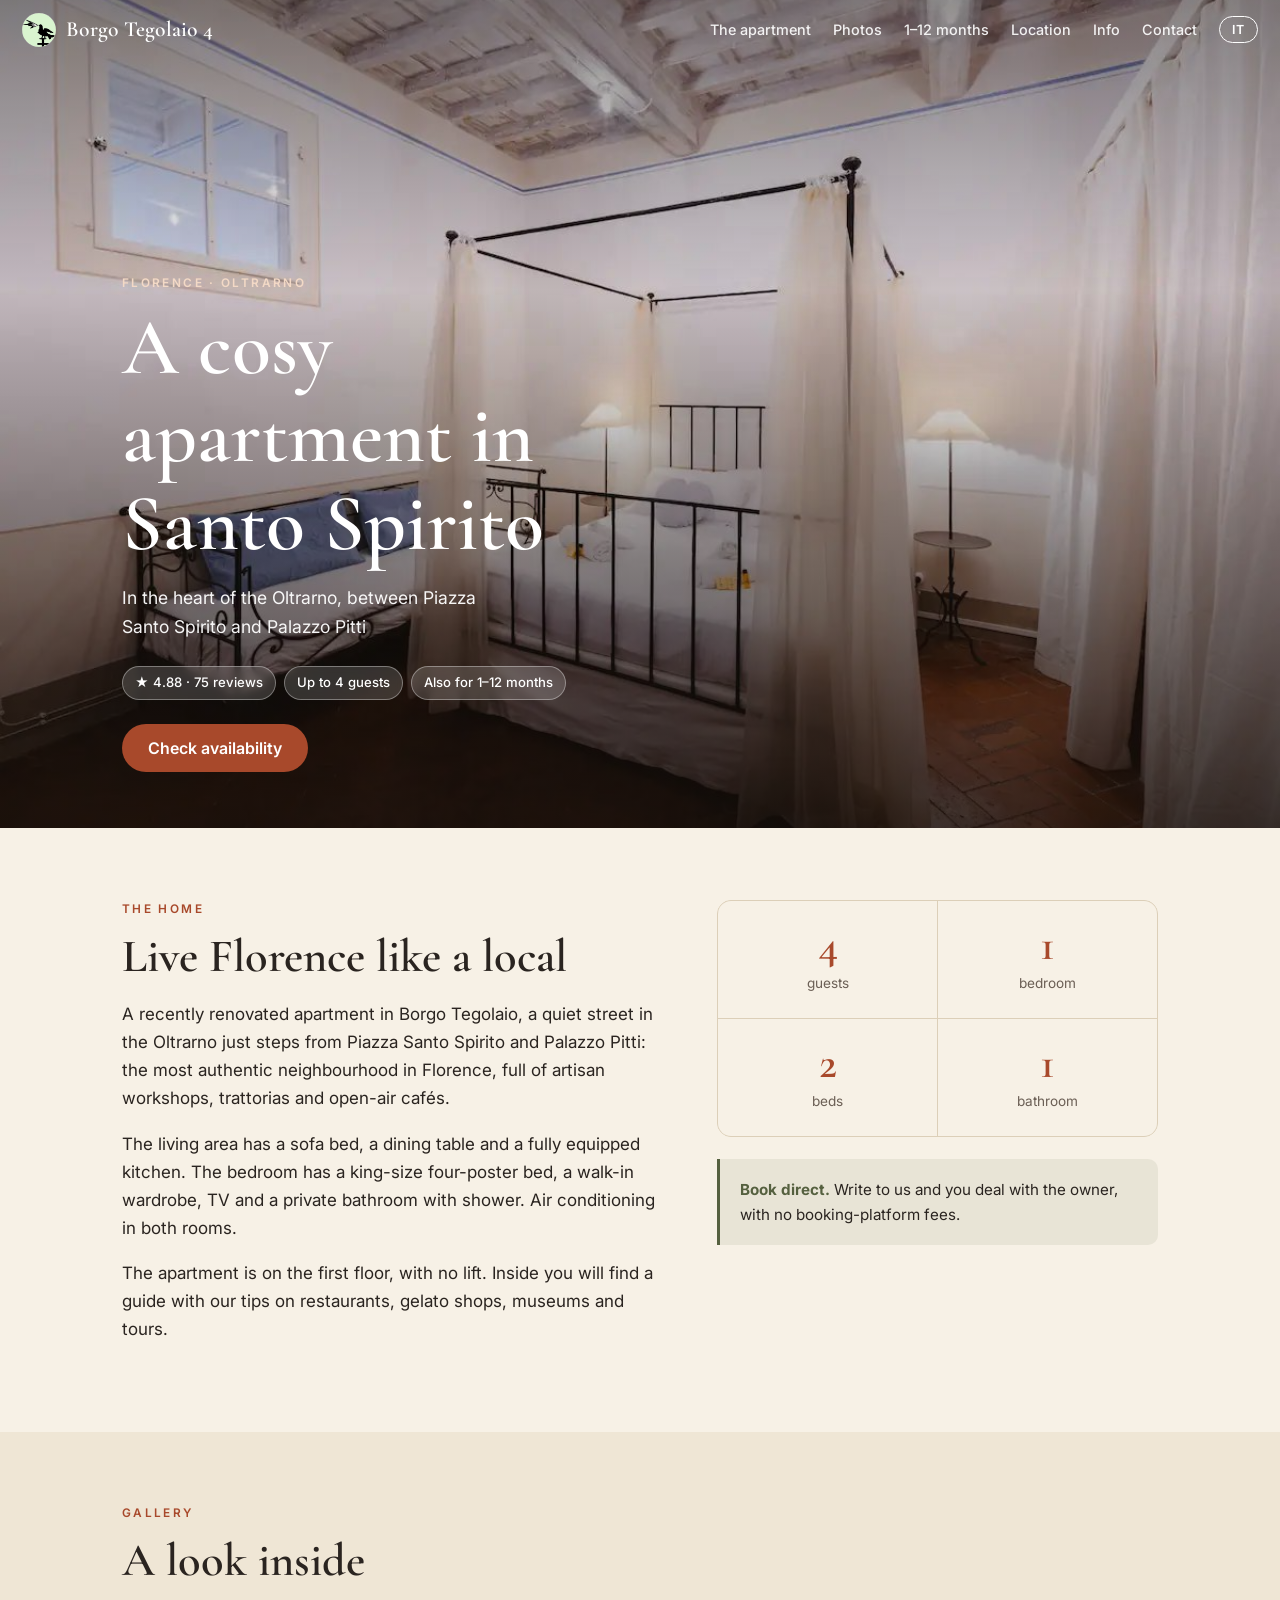
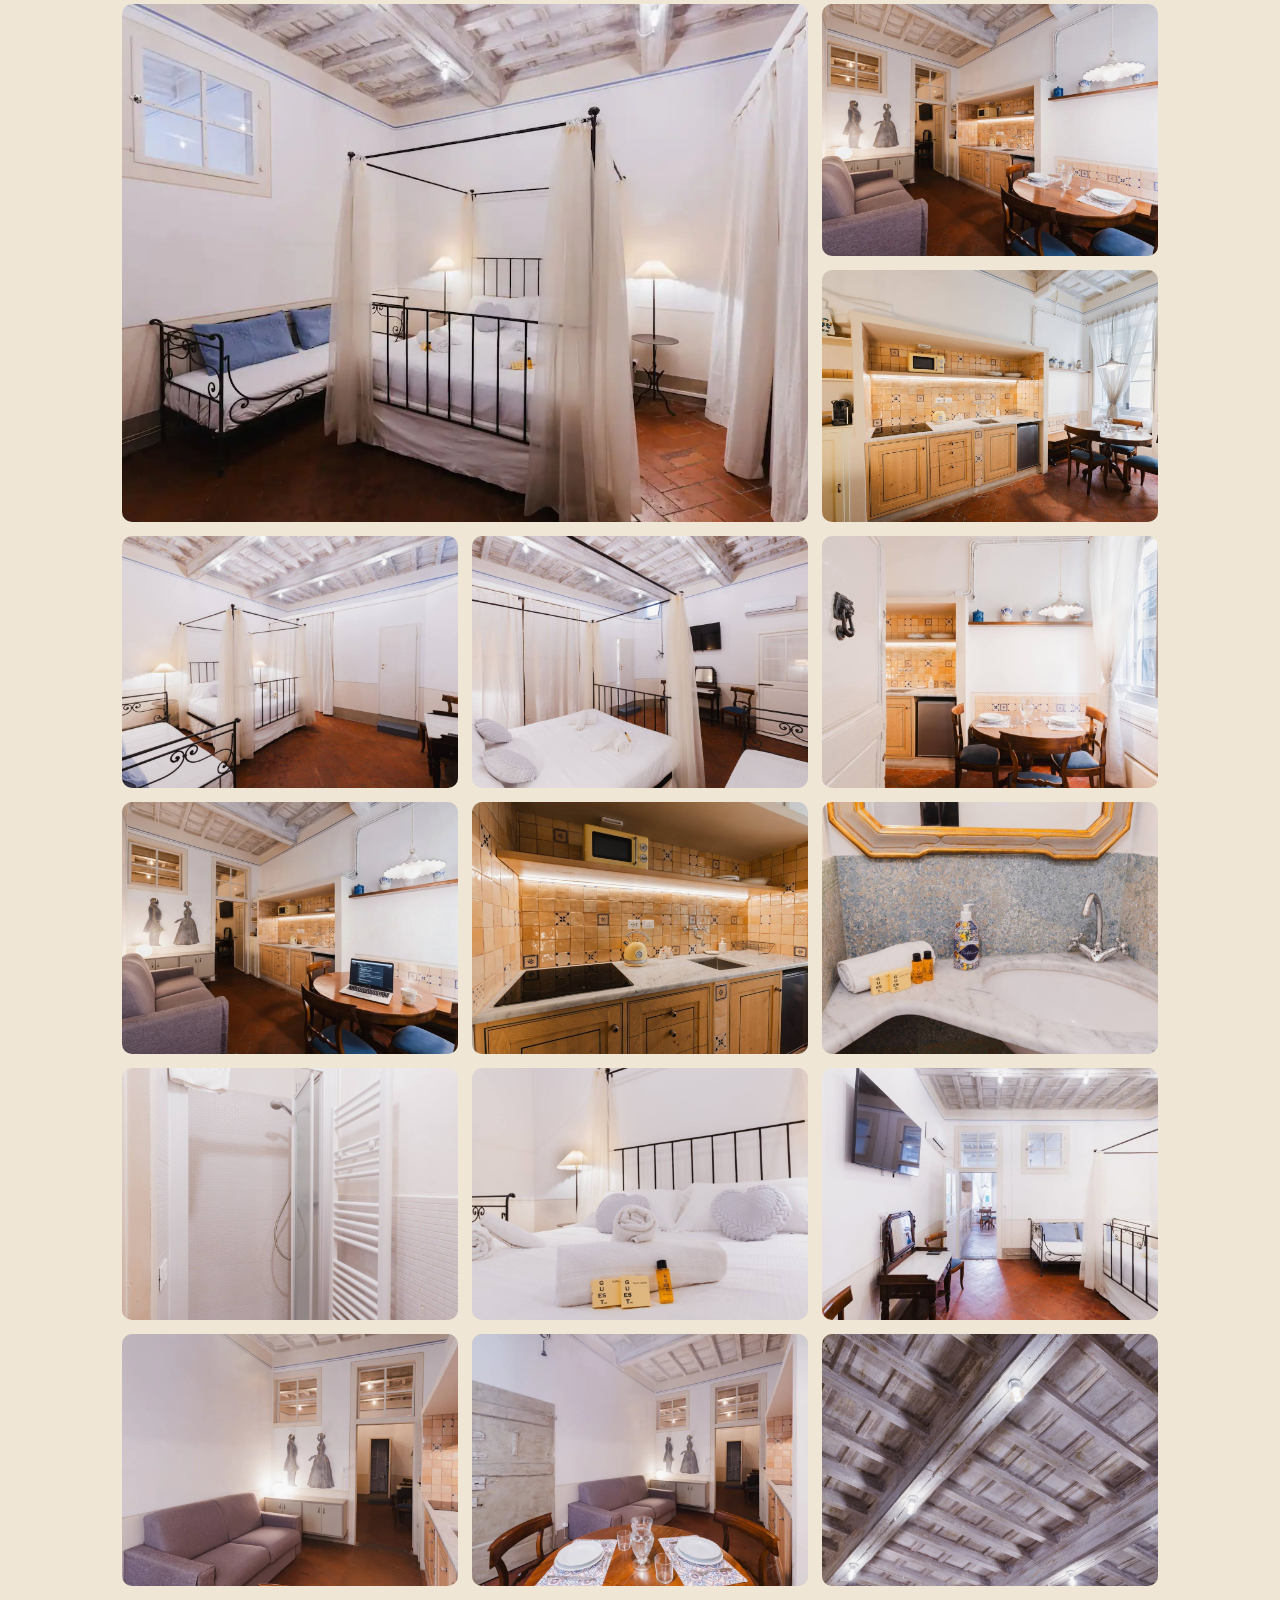
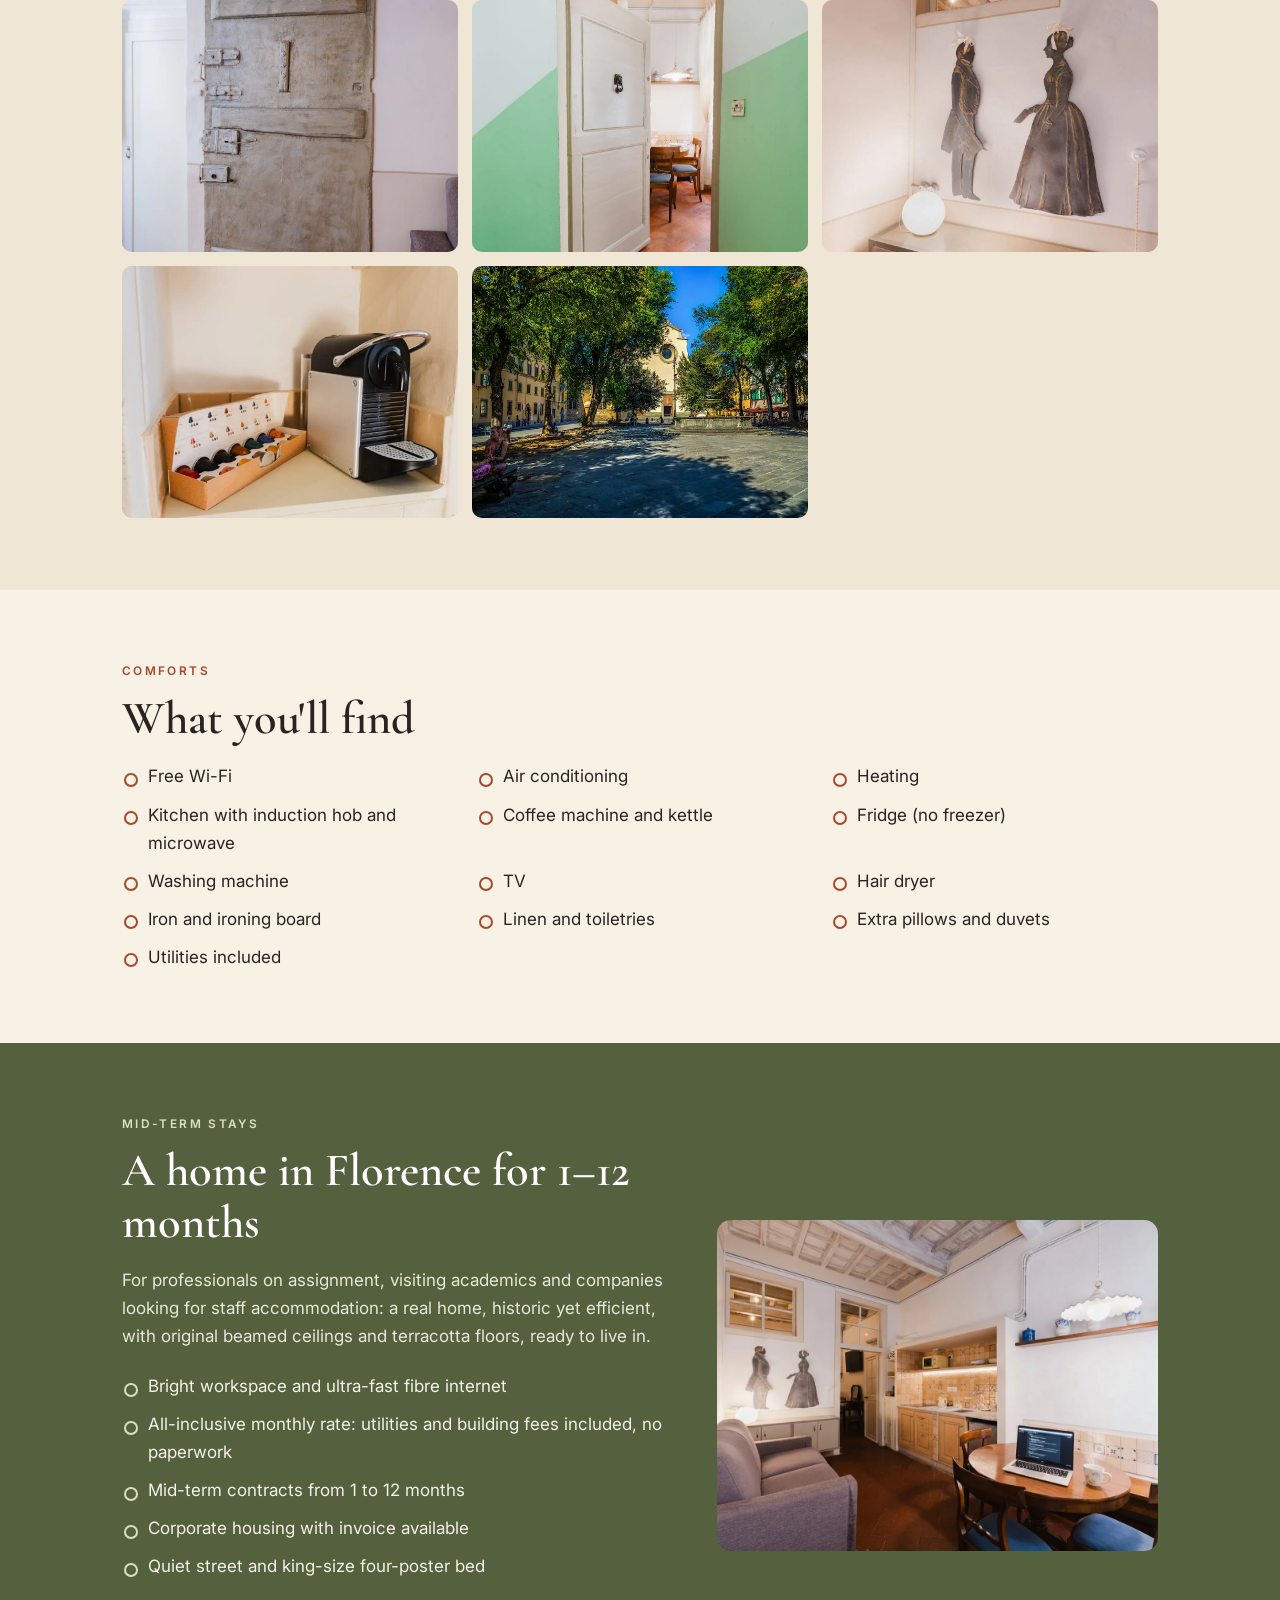
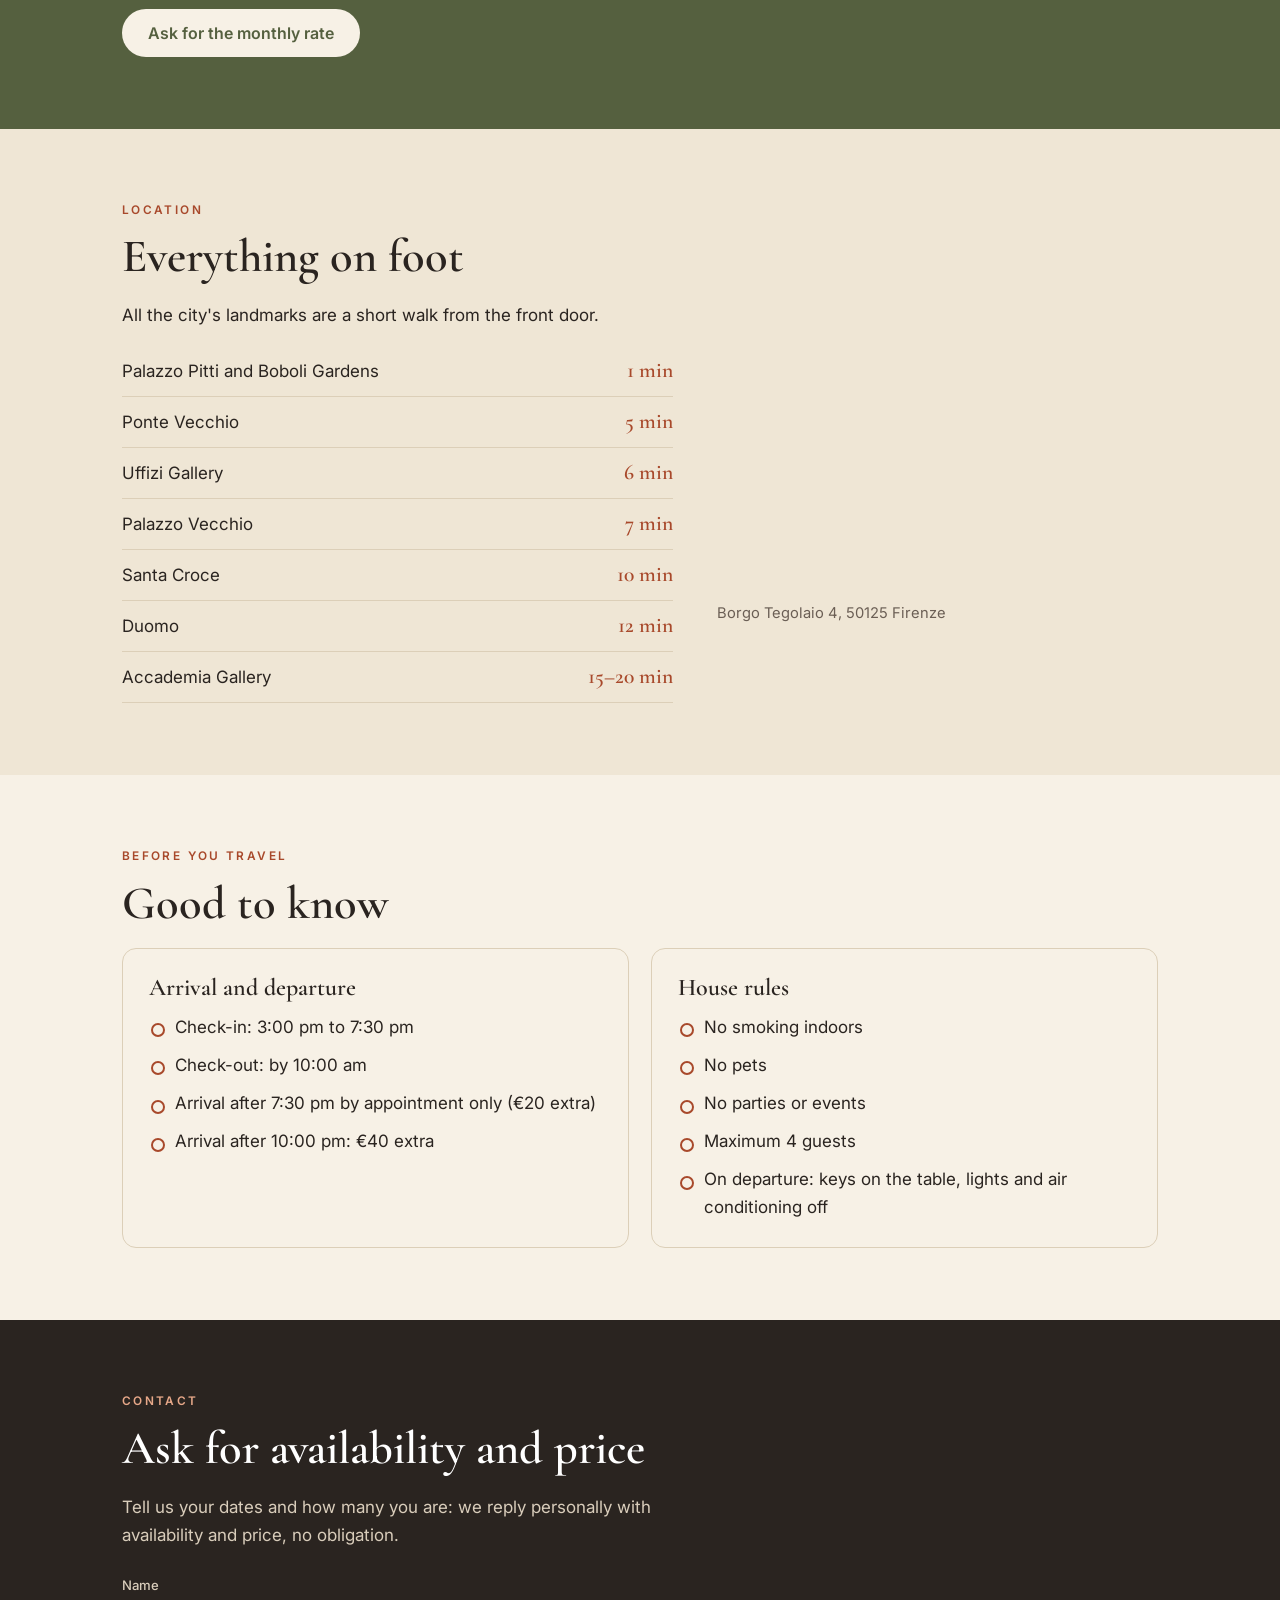
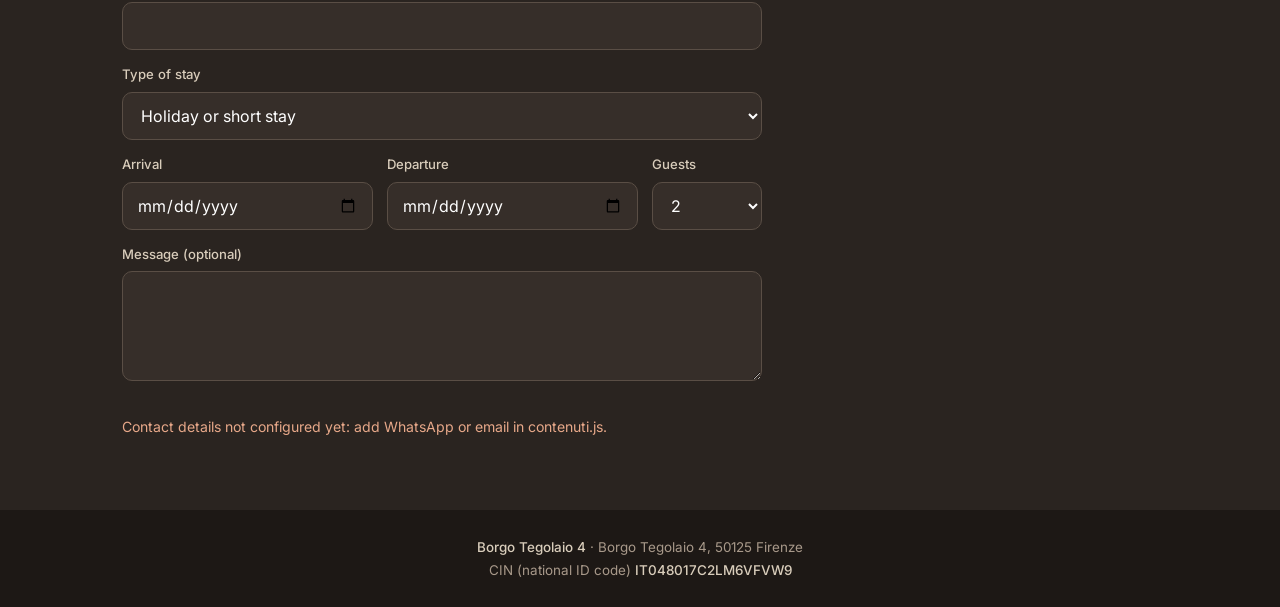
==== index.html @ 6ab02d03 "Add files via upload" ====
<!DOCTYPE html>
<html lang="en"><head>
<meta charset="utf-8">
<meta name="viewport" content="width=device-width, initial-scale=1">
<!-- Titolo e descrizione che compaiono su Google -->
<title>Apartment in Santo Spirito, Florence – Book Direct | Borgo Tegolaio 4</title>
<meta name="description" content="Renovated apartment for 4 in Florence's Oltrarno, steps from Piazza Santo Spirito and Palazzo Pitti. Holiday stays and 1–12 month rentals, direct from the owner.">
<meta name="robots" content="index, follow, max-image-preview:large">
<link rel="canonical" href="https://filippodecarlo-cloud.github.io/borgo-tegolaio/">
<link rel="alternate" hreflang="en" href="https://filippodecarlo-cloud.github.io/borgo-tegolaio/">
<link rel="alternate" hreflang="it" href="https://filippodecarlo-cloud.github.io/borgo-tegolaio/it/">
<link rel="alternate" hreflang="x-default" href="https://filippodecarlo-cloud.github.io/borgo-tegolaio/">
<meta property="og:type" content="website">
<meta property="og:site_name" content="Borgo Tegolaio 4">
<meta property="og:locale" content="en_GB">
<meta property="og:url" content="https://filippodecarlo-cloud.github.io/borgo-tegolaio/">
<meta property="og:title" content="Apartment in Santo Spirito, Florence – Book Direct | Borgo Tegolaio 4">
<meta property="og:description" content="Renovated apartment for 4 in Florence's Oltrarno, steps from Piazza Santo Spirito and Palazzo Pitti. Holiday stays and 1–12 month rentals, direct from the owner.">
<meta property="og:image" content="https://filippodecarlo-cloud.github.io/borgo-tegolaio/foto/01-camera.jpg">
<meta property="og:image:width" content="1200">
<meta property="og:image:height" content="800">
<meta name="twitter:card" content="summary_large_image">
<meta name="geo.region" content="IT-FI">
<meta name="geo.placename" content="Firenze">
<link rel="icon" href="foto/logo.png">
<link rel="preload" as="image" href="foto/01-camera.jpg">
<link rel="preconnect" href="https://fonts.googleapis.com">
<link rel="preconnect" href="https://fonts.gstatic.com" crossorigin="">
<link href="https://fonts.googleapis.com/css2?family=Cormorant+Garamond:ital,wght@0,500;0,600;1,500&amp;family=Inter:wght@400;500;600&amp;display=swap" rel="stylesheet">
<link rel="stylesheet" href="stile.css">
<script type="application/ld+json">{"@context": "https://schema.org", "@type": ["LodgingBusiness", "Apartment"], "name": "Borgo Tegolaio 4 – Apartment in Santo Spirito, Florence", "description": "Renovated apartment for 4 in Florence's Oltrarno, steps from Piazza Santo Spirito and Palazzo Pitti. Holiday stays and 1–12 month rentals, direct from the owner.", "url": "https://filippodecarlo-cloud.github.io/borgo-tegolaio/", "image": ["https://filippodecarlo-cloud.github.io/borgo-tegolaio/foto/01-camera.jpg", "https://filippodecarlo-cloud.github.io/borgo-tegolaio/foto/02-soggiorno.jpg", "https://filippodecarlo-cloud.github.io/borgo-tegolaio/foto/03-cucina-e-pranzo.jpg", "https://filippodecarlo-cloud.github.io/borgo-tegolaio/foto/09-bagno.jpg"], "address": {"@type": "PostalAddress", "streetAddress": "Borgo Tegolaio 4", "postalCode": "50125", "addressLocality": "Firenze", "addressRegion": "FI", "addressCountry": "IT"}, "numberOfRooms": 2, "numberOfBedrooms": 1, "numberOfBathroomsTotal": 1, "occupancy": {"@type": "QuantitativeValue", "maxValue": 4}, "floorLevel": "1", "petsAllowed": false, "smokingAllowed": false, "checkinTime": "15:00", "checkoutTime": "10:00", "amenityFeature": [{"@type": "LocationFeatureSpecification", "name": "Free Wi-Fi", "value": true}, {"@type": "LocationFeatureSpecification", "name": "Air conditioning", "value": true}, {"@type": "LocationFeatureSpecification", "name": "Heating", "value": true}, {"@type": "LocationFeatureSpecification", "name": "Kitchen with induction hob and microwave", "value": true}, {"@type": "LocationFeatureSpecification", "name": "Washing machine", "value": true}, {"@type": "LocationFeatureSpecification", "name": "TV", "value": true}, {"@type": "LocationFeatureSpecification", "name": "Coffee machine", "value": true}, {"@type": "LocationFeatureSpecification", "name": "Hair dryer", "value": true}, {"@type": "LocationFeatureSpecification", "name": "Linen and toiletries", "value": true}], "availableLanguage": ["en", "it"]}</script>
</head>
<body>

<header class="barra" id="barra">
  <a class="marchio" href="#top" id="marchio"><img src="foto/logo.png" alt="">Borgo Tegolaio 4</a>
  <nav>
    <a class="voce" href="#appartamento" data-t="navCasa">The apartment</a>
    <a class="voce" href="#foto" data-t="navFoto">Photos</a>
    <a class="voce" href="#lunghi" id="navLunghi" data-t="navLunghi">1–12 months</a>
    <a class="voce" href="#posizione" data-t="navDove">Location</a>
    <a class="voce" href="#info" data-t="navInfo">Info</a>
    <a class="voce" href="#contatti" data-t="navContatti">Contact</a>
    <a class="lingua" id="lingua" href="it/" hreflang="it">IT</a>
  </nav>
</header>

<main id="top">
  <div class="copertina" id="copertina" style="background-image: url(&quot;foto/01-camera.jpg&quot;);">
    <div class="contenitore">
      <h1><span class="occhiello" data-t="luogo">Florence · Oltrarno</span><span id="titolo">A cosy apartment in Santo Spirito</span></h1>
      <p class="sotto" id="sottotitolo">In the heart of the Oltrarno, between Piazza Santo Spirito and Palazzo Pitti</p>
      <div class="distintivi" id="distintivi"><span class="distintivo">★ 4.88 · 75 reviews</span><span class="distintivo">Up to 4 guests</span><span class="distintivo">Also for 1–12 months</span></div>
      <a class="bottone" href="#contatti" data-t="cta">Check availability</a>
    </div>
  </div>

  <section id="appartamento">
    <div class="contenitore due">
      <div>
        <p class="occhiello" data-t="occCasa">The home</p>
        <h2 data-t="titCasa">Live Florence like a local</h2>
        <div id="descrizione"><p>A recently renovated apartment in Borgo Tegolaio, a quiet street in the Oltrarno just steps from Piazza Santo Spirito and Palazzo Pitti: the most authentic neighbourhood in Florence, full of artisan workshops, trattorias and open-air cafés.</p><p>The living area has a sofa bed, a dining table and a fully equipped kitchen. The bedroom has a king-size four-poster bed, a walk-in wardrobe, TV and a private bathroom with shower. Air conditioning in both rooms.</p><p>The apartment is on the first floor, with no lift. Inside you will find a guide with our tips on restaurants, gelato shops, museums and tours.</p></div>
      </div>
      <div>
        <div class="numeri" id="numeri"><div><b>4</b><span>guests</span></div><div><b>1</b><span>bedroom</span></div><div><b>2</b><span>beds</span></div><div><b>1</b><span>bathroom</span></div></div>
        <p class="vantaggio" data-t="vantaggio"><b>Book direct.</b> Write to us and you deal with the owner, with no booking-platform fees.</p>
      </div>
    </div>
  </section>

  <section id="foto" class="alt">
    <div class="contenitore">
      <p class="occhiello" data-t="occFoto">Gallery</p>
      <h2 data-t="titFoto">A look inside</h2>
      <div class="galleria" id="galleria"><button type="button" aria-label="The bedroom"><img src="foto/01-camera.jpg" alt="The bedroom" loading="eager"></button><button type="button" aria-label="The living room with kitchen and dining table"><img src="foto/02-soggiorno.jpg" alt="The living room with kitchen and dining table" loading="lazy"></button><button type="button" aria-label="The kitchen and dining area by the window"><img src="foto/03-cucina-e-pranzo.jpg" alt="The kitchen and dining area by the window" loading="lazy"></button><button type="button" aria-label="The spacious, bright bedroom"><img src="foto/04-camera-ampia.jpg" alt="The spacious, bright bedroom" loading="lazy"></button><button type="button" aria-label="The bedroom with TV and air conditioning"><img src="foto/05-camera-tv.jpg" alt="The bedroom with TV and air conditioning" loading="lazy"></button><button type="button" aria-label="The dining area"><img src="foto/06-zona-pranzo.jpg" alt="The dining area" loading="lazy"></button><button type="button" aria-label="The table as a workspace"><img src="foto/07-postazione-lavoro.jpg" alt="The table as a workspace" loading="lazy"></button><button type="button" aria-label="The kitchen"><img src="foto/08-cucina.jpg" alt="The kitchen" loading="lazy"></button><button type="button" aria-label="The bathroom"><img src="foto/09-bagno.jpg" alt="The bathroom" loading="lazy"></button><button type="button" aria-label="The shower"><img src="foto/10-doccia.jpg" alt="The shower" loading="lazy"></button><button type="button" aria-label="Linen and toiletries"><img src="foto/11-biancheria.jpg" alt="Linen and toiletries" loading="lazy"></button><button type="button" aria-label="From the bedroom towards the living room"><img src="foto/12-camera-verso-soggiorno.jpg" alt="From the bedroom towards the living room" loading="lazy"></button><button type="button" aria-label="The sofa bed"><img src="foto/13-divano.jpg" alt="The sofa bed" loading="lazy"></button><button type="button" aria-label="The table, set for two"><img src="foto/14-tavola.jpg" alt="The table, set for two" loading="lazy"></button><button type="button" aria-label="The original beamed ceiling"><img src="foto/15-soffitto.jpg" alt="The original beamed ceiling" loading="lazy"></button><button type="button" aria-label="The restored antique door"><img src="foto/16-porta-antica.jpg" alt="The restored antique door" loading="lazy"></button><button type="button" aria-label="The entrance"><img src="foto/17-ingresso.jpg" alt="The entrance" loading="lazy"></button><button type="button" aria-label="A corner of the living room"><img src="foto/18-silhouette.jpg" alt="A corner of the living room" loading="lazy"></button><button type="button" aria-label="The coffee machine"><img src="foto/19-caffe.jpg" alt="The coffee machine" loading="lazy"></button><button type="button" aria-label="Piazza Santo Spirito, steps away"><img src="foto/20-piazza-santo-spirito.jpg" alt="Piazza Santo Spirito, steps away" loading="lazy"></button></div>
    </div>
  </section>

  <section id="servizi">
    <div class="contenitore">
      <p class="occhiello" data-t="occServizi">Comforts</p>
      <h2 data-t="titServizi">What you'll find</h2>
      <ul class="elenco colonne" id="servizi-lista"><li>Free Wi-Fi</li><li>Air conditioning</li><li>Heating</li><li>Kitchen with induction hob and microwave</li><li>Coffee machine and kettle</li><li>Fridge (no freezer)</li><li>Washing machine</li><li>TV</li><li>Hair dryer</li><li>Iron and ironing board</li><li>Linen and toiletries</li><li>Extra pillows and duvets</li><li>Utilities included</li></ul>
    </div>
  </section>

  <section id="lunghi" class="lunghi">
    <div class="contenitore due">
     <div>
      <p class="occhiello" data-t="occLunghi">Mid-term stays</p>
      <h2 id="lunghiTitolo">A home in Florence for 1–12 months</h2>
      <p class="testo" id="lunghiTesto">For professionals on assignment, visiting academics and companies looking for staff accommodation: a real home, historic yet efficient, with original beamed ceilings and terracotta floors, ready to live in.</p>
      <ul class="elenco" id="lunghiPunti"><li>Bright workspace and ultra-fast fibre internet</li><li>All-inclusive monthly rate: utilities and building fees included, no paperwork</li><li>Mid-term contracts from 1 to 12 months</li><li>Corporate housing with invoice available</li><li>Quiet street and king-size four-poster bed</li></ul>
      <a class="bottone" href="#contatti" id="lunghiCta" data-t="ctaLunghi">Ask for the monthly rate</a>
     </div>
     <img id="lunghiFoto" alt="" loading="lazy" src="foto/07-postazione-lavoro.jpg">
    </div>
  </section>

  <section id="posizione" class="alt">
    <div class="contenitore due">
      <div>
        <p class="occhiello" data-t="occDove">Location</p>
        <h2 data-t="titDove">Everything on foot</h2>
        <p data-t="testoDove">All the city's landmarks are a short walk from the front door.</p>
        <ul class="distanze" id="distanze"><li><span>Palazzo Pitti and Boboli Gardens</span><b>1 min</b></li><li><span>Ponte Vecchio</span><b>5 min</b></li><li><span>Uffizi Gallery</span><b>6 min</b></li><li><span>Palazzo Vecchio</span><b>7 min</b></li><li><span>Santa Croce</span><b>10 min</b></li><li><span>Duomo</span><b>12 min</b></li><li><span>Accademia Gallery</span><b>15–20 min</b></li></ul>
      </div>
      <div>
        <iframe class="mappa" id="mappa" loading="lazy" title="Mappa" src="https://www.google.com/maps?q=Borgo%20Tegolaio%204%2C%2050125%20Firenze&amp;z=16&amp;output=embed"></iframe>
        <p class="indirizzo" id="indirizzo">Borgo Tegolaio 4, 50125 Firenze</p>
      </div>
    </div>
  </section>

  <section id="info">
    <div class="contenitore">
      <p class="occhiello" data-t="occInfo">Before you travel</p>
      <h2 data-t="titInfo">Good to know</h2>
      <div class="schede">
        <div class="scheda"><h3 data-t="titOrari">Arrival and departure</h3><ul class="elenco" id="orari"><li>Check-in: 3:00 pm to 7:30 pm</li><li>Check-out: by 10:00 am</li><li>Arrival after 7:30 pm by appointment only (€20 extra)</li><li>Arrival after 10:00 pm: €40 extra</li></ul></div>
        <div class="scheda"><h3 data-t="titRegole">House rules</h3><ul class="elenco" id="regole"><li>No smoking indoors</li><li>No pets</li><li>No parties or events</li><li>Maximum 4 guests</li><li>On departure: keys on the table, lights and air conditioning off</li></ul></div>
      </div>
    </div>
  </section>

  <section id="contatti" class="contatti">
    <div class="contenitore">
      <p class="occhiello" data-t="occContatti">Contact</p>
      <h2 data-t="titContatti">Ask for availability and price</h2>
      <p class="intro" data-t="introContatti">Tell us your dates and how many you are: we reply personally with availability and price, no obligation.</p>
      <form id="modulo">
        <label><span data-t="fNome">Name</span><input name="nome" required="" autocomplete="name"></label>
        <label><span data-t="fTipo">Type of stay</span><select name="tipo" id="tipo"><option value="breve">Holiday or short stay</option><option value="lungo">Mid-term stay (1–12 months)</option></select></label>
        <div class="riga">
          <label><span data-t="fArrivo">Arrival</span><input type="date" name="arrivo" required="" min="2026-11-14"></label>
          <label><span data-t="fPartenza">Departure</span><input type="date" name="partenza" required="" min="2026-11-14"></label>
          <label><span data-t="fOspiti">Guests</span>
            <select name="ospiti"><option>1</option><option selected="">2</option><option>3</option><option>4</option></select></label>
        </div>
        <label><span data-t="fMessaggio">Message (optional)</span><textarea name="messaggio"></textarea></label>
        <div class="azioni">
          <button class="bottone verde" type="submit" value="wa" id="btnWa" data-t="inviaWa" hidden="">Message on WhatsApp</button>
          <button class="bottone" type="submit" value="mail" id="btnMail" data-t="inviaMail" hidden="">Send an email</button>
        </div>
        <p class="avviso" id="avviso" data-t="avviso">Contact details not configured yet: add WhatsApp or email in contenuti.js.</p>
      </form>
    </div>
  </section>
</main>

<footer>
  <div class="contenitore">
    <b id="pieNome">Borgo Tegolaio 4</b> · <span id="pieIndirizzo">Borgo Tegolaio 4, 50125 Firenze</span><br>
    <span data-t="cinEtichetta">CIN (national ID code)</span> <b id="cin">IT048017C2LM6VFVW9</b>
  </div>
</footer>

<div class="lucernario" id="lucernario" role="dialog" aria-modal="true">
  <button class="chiudi" aria-label="Chiudi">×</button>
  <button class="prec" aria-label="Precedente">‹</button>
  <img alt="" id="lucImg"><p id="lucTesto"></p>
  <button class="succ" aria-label="Successiva">›</button>
</div>

<script>window.BASE="";</script>
<script src="contenuti.js"></script>
<script src="app.js"></script>


</body></html>
---- stile.css ----
:root{
  --carta:#f7f1e6; --carta2:#efe6d5; --inchiostro:#2a2420; --tenue:#6b5f55;
  --cotto:#a8492b; --cotto-scuro:#8a3a21; --oliva:#55603f; --linea:#dccfb8;
  --serif:"Cormorant Garamond",Georgia,"Times New Roman",serif;
  --sans:"Inter",system-ui,-apple-system,"Segoe UI",Roboto,sans-serif;
}
*{box-sizing:border-box}
[hidden]{display:none!important}
html{scroll-behavior:smooth;scroll-padding-top:64px}
body{margin:0;background:var(--carta);color:var(--inchiostro);font-family:var(--sans);font-size:17px;line-height:1.65;-webkit-font-smoothing:antialiased}
img{max-width:100%;display:block}
a{color:var(--cotto)}
h1,h2,h3{font-family:var(--serif);font-weight:600;line-height:1.1;margin:0}
h2{font-size:clamp(2rem,5vw,2.9rem);margin-bottom:.4em}
h3{font-size:1.5rem;margin-bottom:.5em}
.occhiello{display:block;font-family:var(--sans);line-height:1.65;font-size:.74rem;letter-spacing:.2em;text-transform:uppercase;color:var(--cotto);font-weight:600;margin:0 0 .7rem}
.contenitore{max-width:1080px;margin:0 auto;padding:0 22px}
section{padding:72px 0}
section.alt{background:var(--carta2)}

/* barra in alto */
.barra{position:fixed;inset:0 0 auto 0;z-index:20;display:flex;align-items:center;justify-content:space-between;gap:12px;padding:12px 22px;transition:background .3s,box-shadow .3s;color:#fff}
.barra.solida{background:rgba(247,241,230,.96);color:var(--inchiostro);box-shadow:0 1px 0 var(--linea);backdrop-filter:blur(8px)}
.marchio{font-family:var(--serif);font-size:1.35rem;font-weight:600;text-decoration:none;color:inherit;white-space:nowrap}
.marchio{display:flex;align-items:center;gap:10px}
.marchio img{width:34px;height:34px;border-radius:50%}
.barra nav{display:flex;align-items:center;gap:22px}
.barra nav a.voce{color:inherit;text-decoration:none;font-size:.9rem;font-weight:500;opacity:.9}
.barra nav a.voce:hover{opacity:1;text-decoration:underline;text-underline-offset:5px}
.lingua{text-decoration:none;background:none;border:1px solid currentColor;color:inherit;border-radius:999px;padding:5px 12px;font:600 .78rem var(--sans);letter-spacing:.08em;cursor:pointer}
@media(max-width:760px){.barra nav a.voce{display:none}}

/* copertina */
.copertina{position:relative;min-height:92vh;min-height:92svh;display:flex;align-items:flex-end;color:#fff;background:#3a2c22 center/cover no-repeat}
.copertina::before{content:"";position:absolute;inset:0;background:linear-gradient(180deg,rgba(20,14,10,.45) 0%,rgba(20,14,10,.05) 35%,rgba(20,14,10,.78) 100%)}
.copertina .contenitore{position:relative;width:100%;padding-bottom:56px}
.copertina .occhiello{color:#f3d9c6}
.copertina h1{max-width:none}
.copertina h1 #titolo{display:block;font-size:clamp(2.6rem,8vw,5rem);max-width:13ch;text-wrap:balance}
.copertina p.sotto{font-size:1.1rem;max-width:36ch;margin:.9rem 0 1.6rem;opacity:.95}
.distintivi{display:flex;flex-wrap:wrap;gap:8px;margin-bottom:1.5rem}
.distintivo{font-size:.82rem;font-weight:500;padding:5px 12px;border-radius:999px;background:rgba(255,255,255,.16);border:1px solid rgba(255,255,255,.35);backdrop-filter:blur(4px)}
.bottone{display:inline-block;background:var(--cotto);color:#fff;text-decoration:none;font:600 1rem var(--sans);padding:14px 26px;border-radius:999px;border:0;cursor:pointer;transition:background .2s,transform .2s}
.bottone:hover{background:var(--cotto-scuro);transform:translateY(-1px)}
.bottone.chiaro{background:transparent;color:var(--cotto);border:1.5px solid var(--cotto)}
.bottone.chiaro:hover{background:var(--cotto);color:#fff}
.bottone.verde{background:#1f8f57}.bottone.verde:hover{background:#17764a}

/* appartamento */
.due{display:grid;gap:44px}
@media(min-width:860px){.due{grid-template-columns:1.25fr 1fr;align-items:start}}
.numeri{display:grid;grid-template-columns:repeat(2,1fr);gap:1px;background:var(--linea);border:1px solid var(--linea);border-radius:14px;overflow:hidden}
.numeri div{background:var(--carta);padding:22px 18px;text-align:center}
.numeri b{display:block;font:600 2.8rem/1 var(--serif);color:var(--cotto)}
.numeri span{font-size:.85rem;color:var(--tenue)}
.vantaggio{margin-top:22px;padding:18px 20px;border-left:3px solid var(--oliva);background:rgba(85,96,63,.09);border-radius:0 10px 10px 0;font-size:.95rem}
.vantaggio b{color:var(--oliva)}

/* galleria */
.galleria{display:grid;grid-template-columns:repeat(2,1fr);gap:10px}
@media(min-width:760px){.galleria{grid-template-columns:repeat(3,1fr);gap:14px}}
.galleria button{padding:0;border:0;background:var(--linea);cursor:zoom-in;border-radius:10px;overflow:hidden;aspect-ratio:4/3}
.galleria button:first-child{grid-column:span 2;grid-row:span 2;aspect-ratio:auto}
.galleria img{width:100%;height:100%;object-fit:cover;transition:transform .5s}
.galleria button:hover img{transform:scale(1.04)}
.lucernario{position:fixed;inset:0;z-index:50;background:rgba(18,13,10,.95);display:none;align-items:center;justify-content:center;flex-direction:column;padding:16px}
.lucernario.aperto{display:flex}
.lucernario img{max-width:100%;max-height:82vh;border-radius:6px}
.lucernario p{color:#e9dfd0;font-size:.9rem;margin:12px 0 0}
.lucernario button{position:absolute;background:rgba(255,255,255,.12);color:#fff;border:0;width:46px;height:46px;border-radius:50%;font-size:1.5rem;cursor:pointer}
.lucernario .chiudi{top:14px;right:14px}.lucernario .prec{left:10px;top:50%}.lucernario .succ{right:10px;top:50%}

/* servizi, distanze, info */
.elenco{list-style:none;margin:0;padding:0;display:grid;gap:10px 28px}
@media(min-width:620px){.elenco.colonne{grid-template-columns:repeat(2,1fr)}}
@media(min-width:900px){.elenco.colonne{grid-template-columns:repeat(3,1fr)}}
.elenco li{position:relative;padding-left:26px}
.elenco li::before{content:"";position:absolute;left:2px;top:.62em;width:10px;height:10px;border-radius:50%;border:2px solid var(--cotto)}
.distanze{list-style:none;margin:0;padding:0}
.distanze li{display:flex;justify-content:space-between;gap:16px;align-items:baseline;padding:11px 0;border-bottom:1px solid var(--linea)}
.distanze b{font:600 1.35rem var(--serif);color:var(--cotto);white-space:nowrap}
.mappa{width:100%;height:380px;border:0;border-radius:14px;filter:saturate(.85)}
.indirizzo{margin-top:12px;font-size:.92rem;color:var(--tenue)}
.schede{display:grid;gap:22px}
@media(min-width:760px){.schede{grid-template-columns:1fr 1fr}}
.scheda{background:var(--carta);border:1px solid var(--linea);border-radius:14px;padding:26px}

.lunghi{background:var(--oliva);color:#f4f1e6}
.lunghi h2{color:#fff}.lunghi .occhiello{color:#d9e0bf}
.lunghi p.testo{max-width:60ch;color:#e6e8d8}
.lunghi .elenco{margin:22px 0 28px}
.lunghi .elenco li::before{border-color:#d9e0bf}
.lunghi img{border-radius:14px;width:100%;aspect-ratio:4/3;object-fit:cover}
.lunghi .due{align-items:center}
.lunghi .bottone{background:#f7f1e6;color:var(--oliva)}.lunghi .bottone:hover{background:#fff}

/* contatti */
.contatti{background:var(--inchiostro);color:#f3ebdd}
.contatti h2{color:#fff}.contatti .occhiello{color:#e7a889}
.contatti p.intro{max-width:52ch;color:#d9cdbb}
form{display:grid;gap:14px;margin-top:26px;max-width:640px}
.riga{display:grid;gap:14px}
@media(min-width:560px){.riga{grid-template-columns:1fr 1fr 110px}}
label{display:grid;gap:6px;font-size:.82rem;font-weight:500;color:#d9cdbb}
input,textarea,select{font:400 1rem var(--sans);padding:12px 14px;border-radius:10px;border:1px solid #5a4e45;background:#362e29;color:#fff;width:100%;min-height:48px}
input:focus,textarea:focus,select:focus{outline:2px solid #e7a889;outline-offset:1px}
textarea{min-height:110px;resize:vertical}
.azioni{display:flex;flex-wrap:wrap;gap:12px;margin-top:6px}
.avviso{font-size:.88rem;color:#e7a889;margin:0}
footer{background:#1d1815;color:#a8998a;font-size:.84rem;padding:26px 0;text-align:center}
footer b{color:#d9cdbb;font-weight:500}
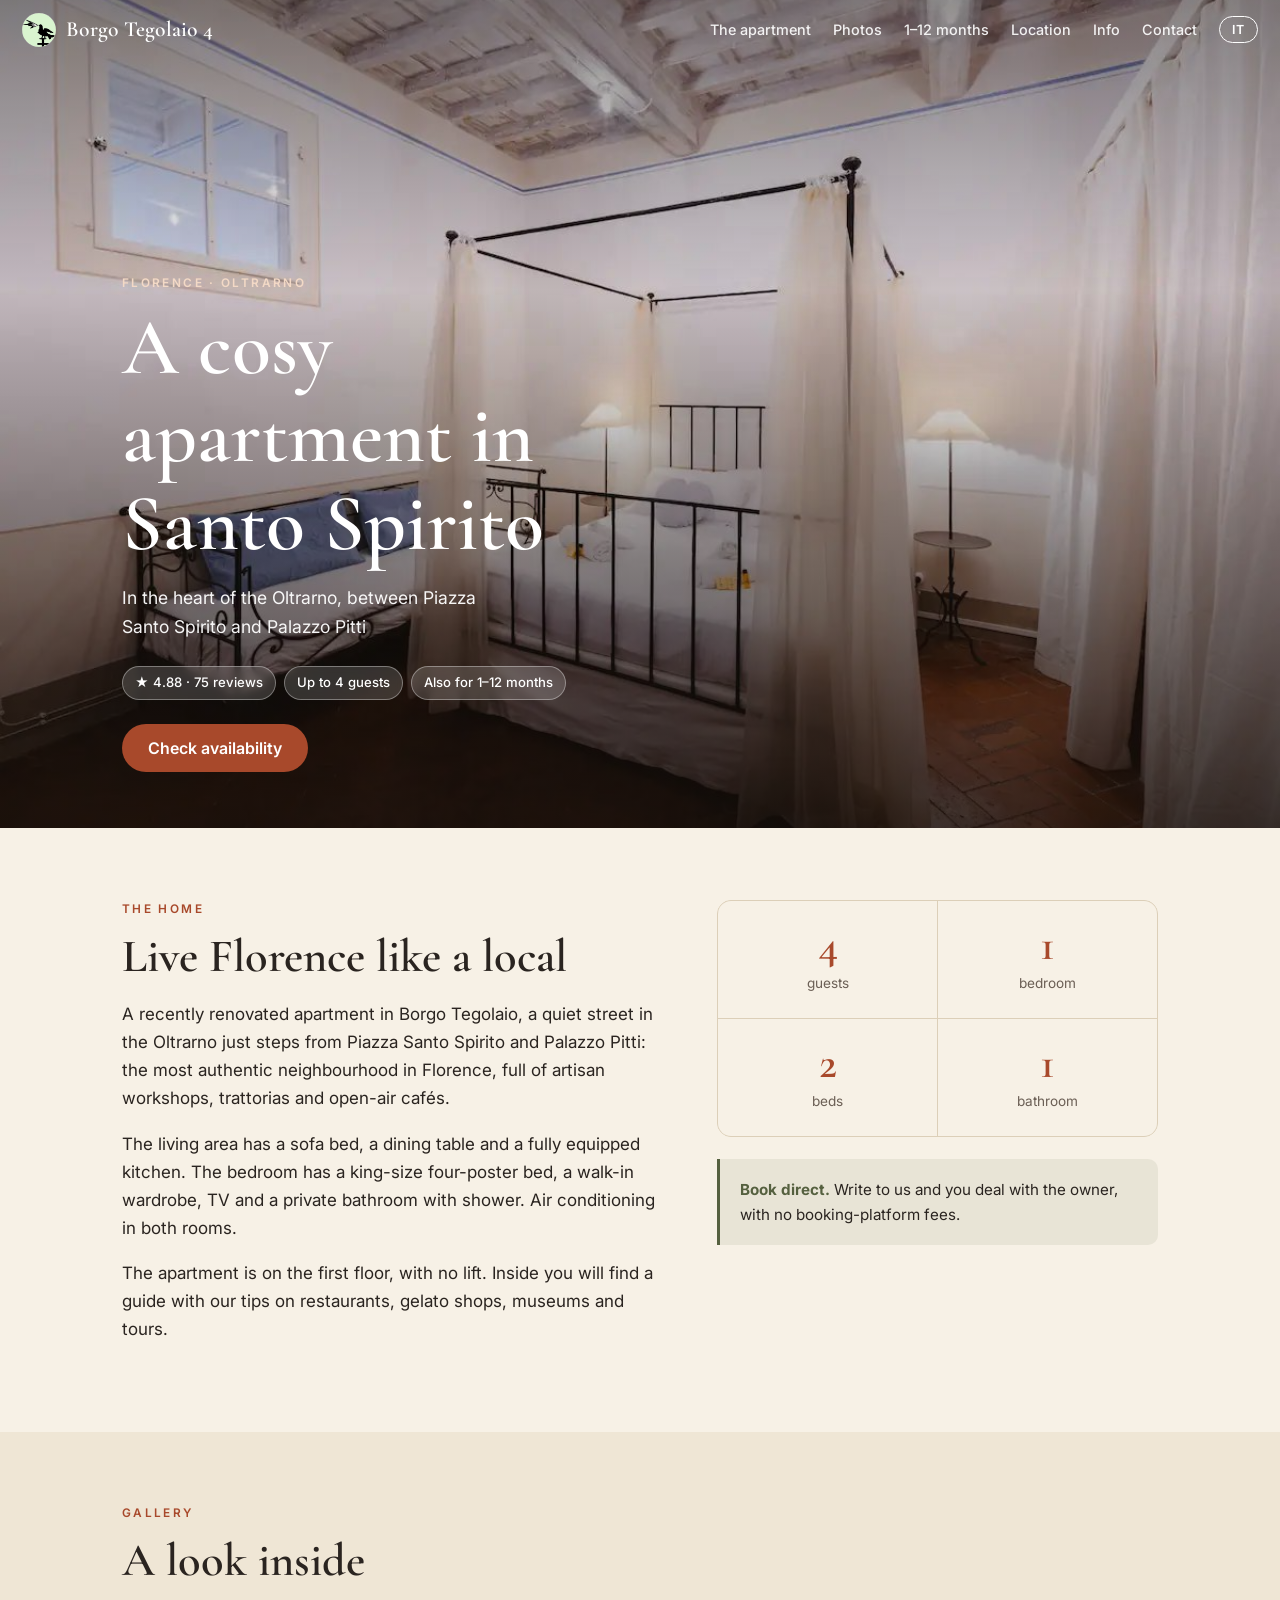
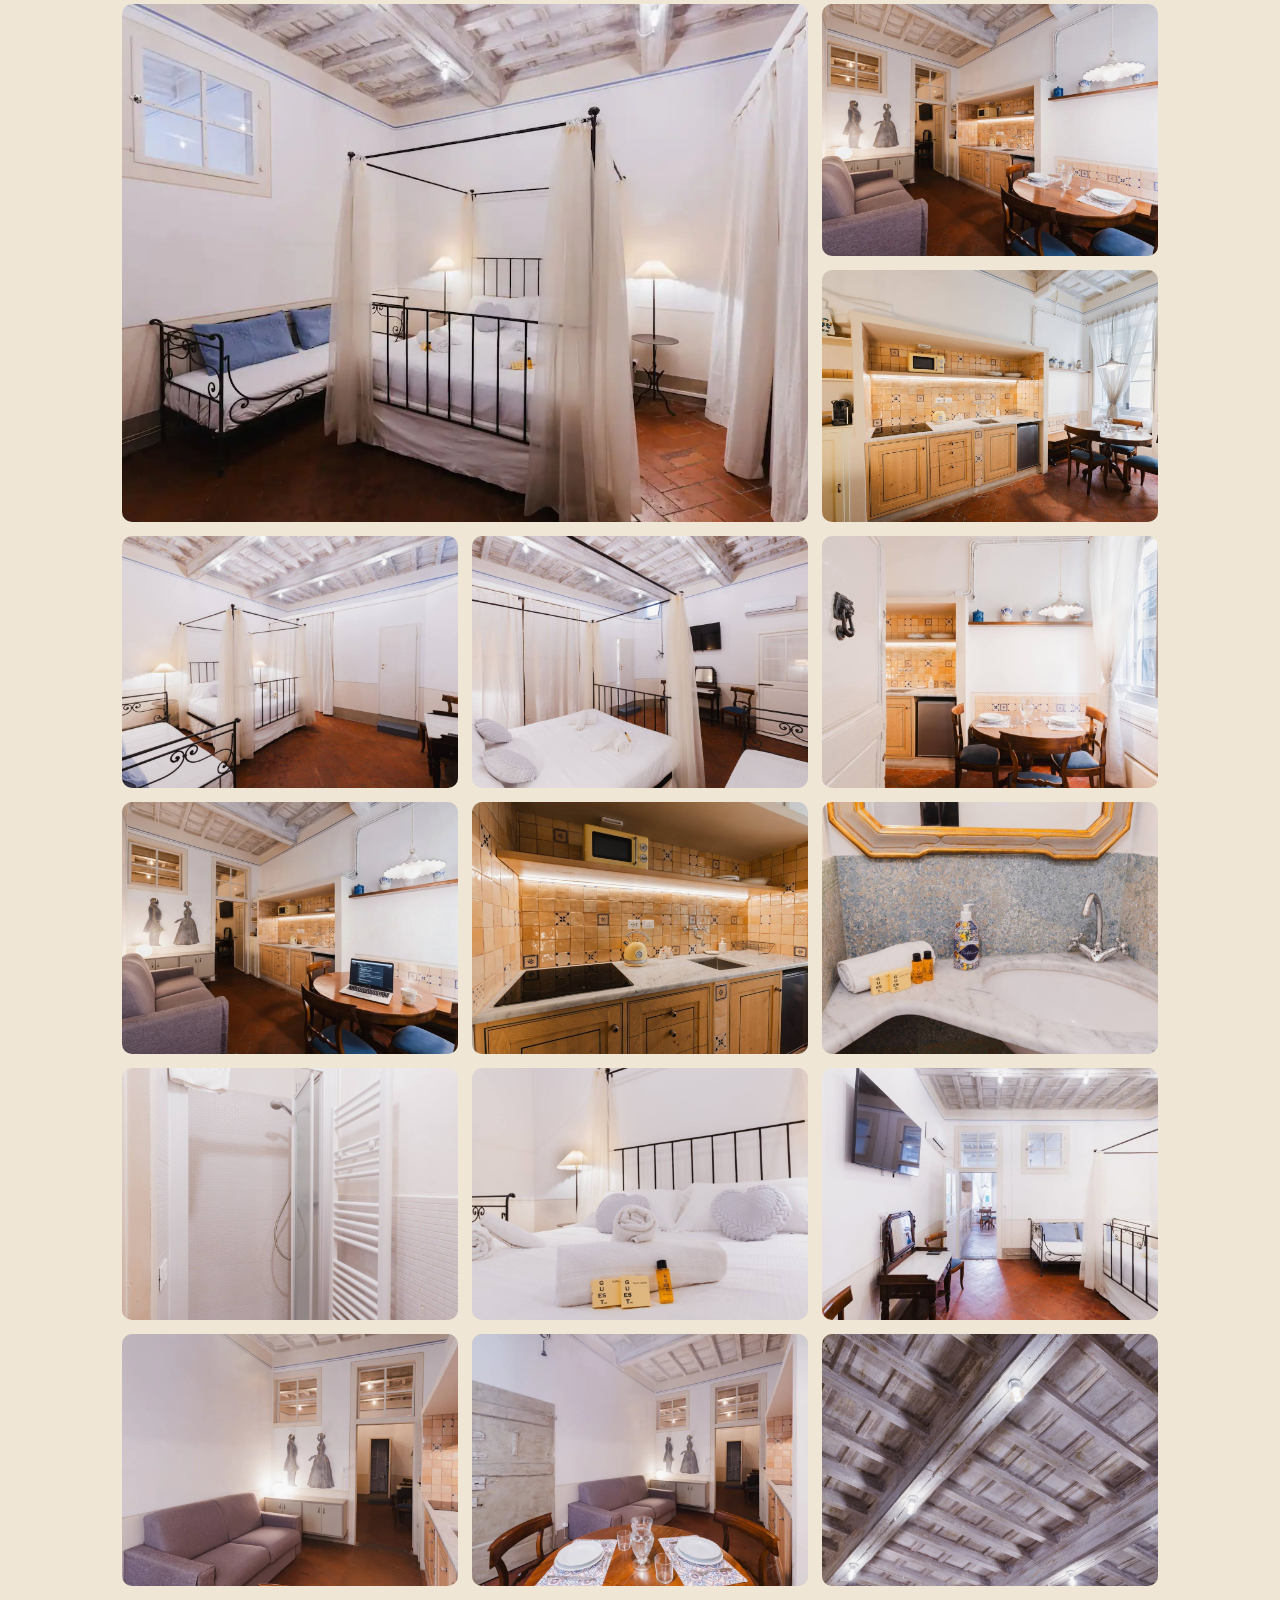
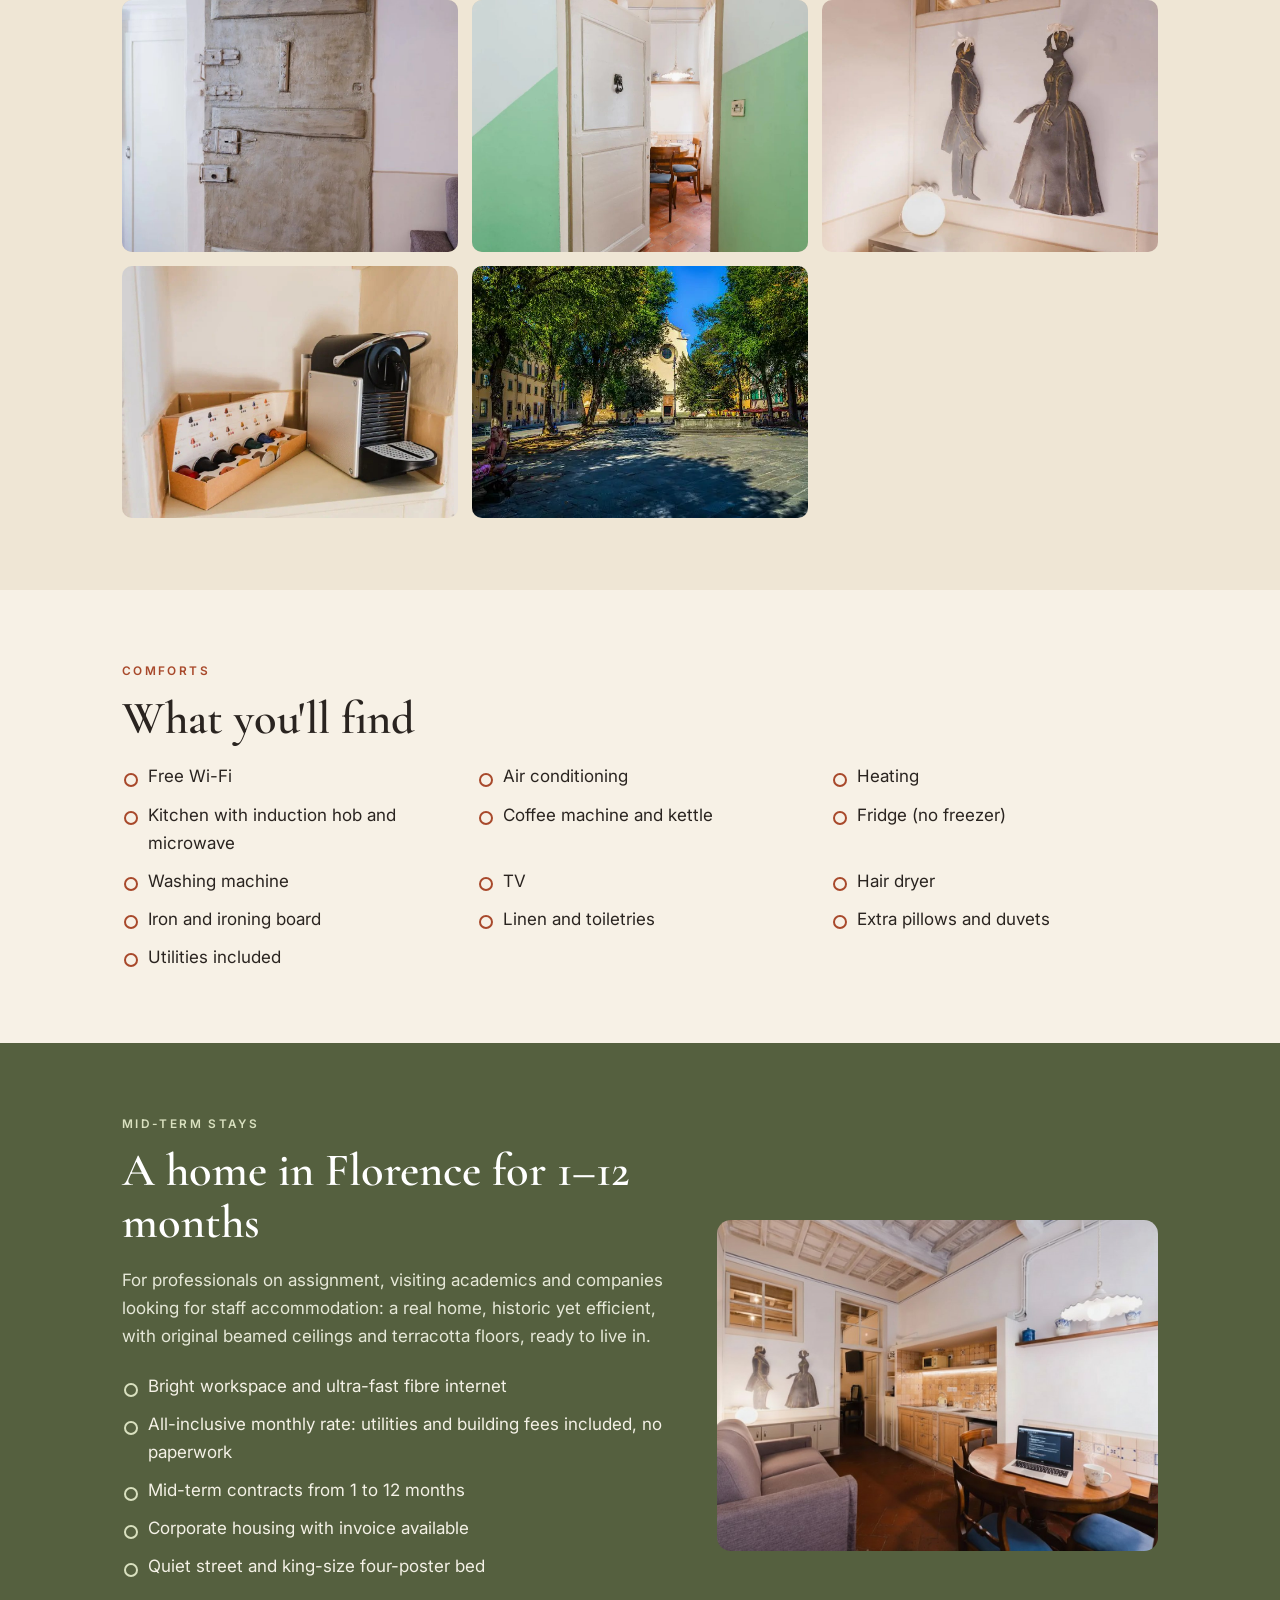
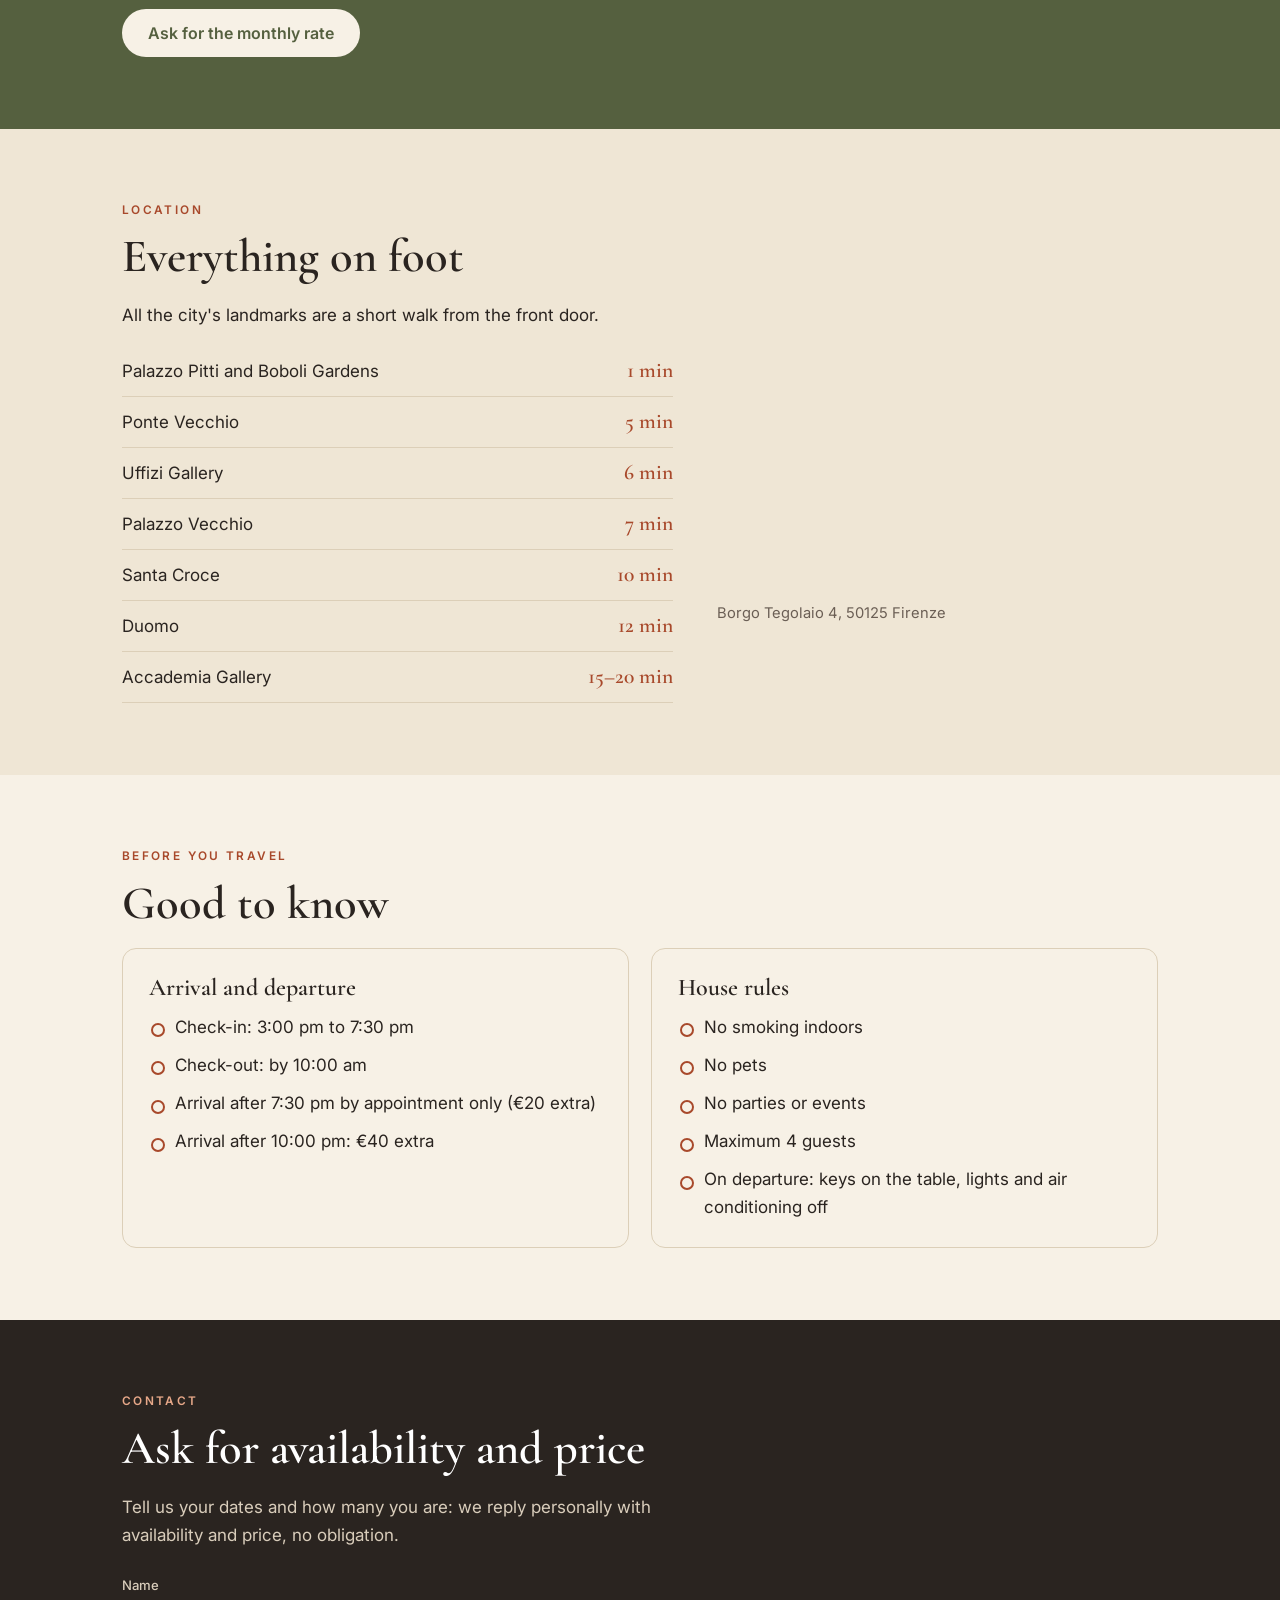
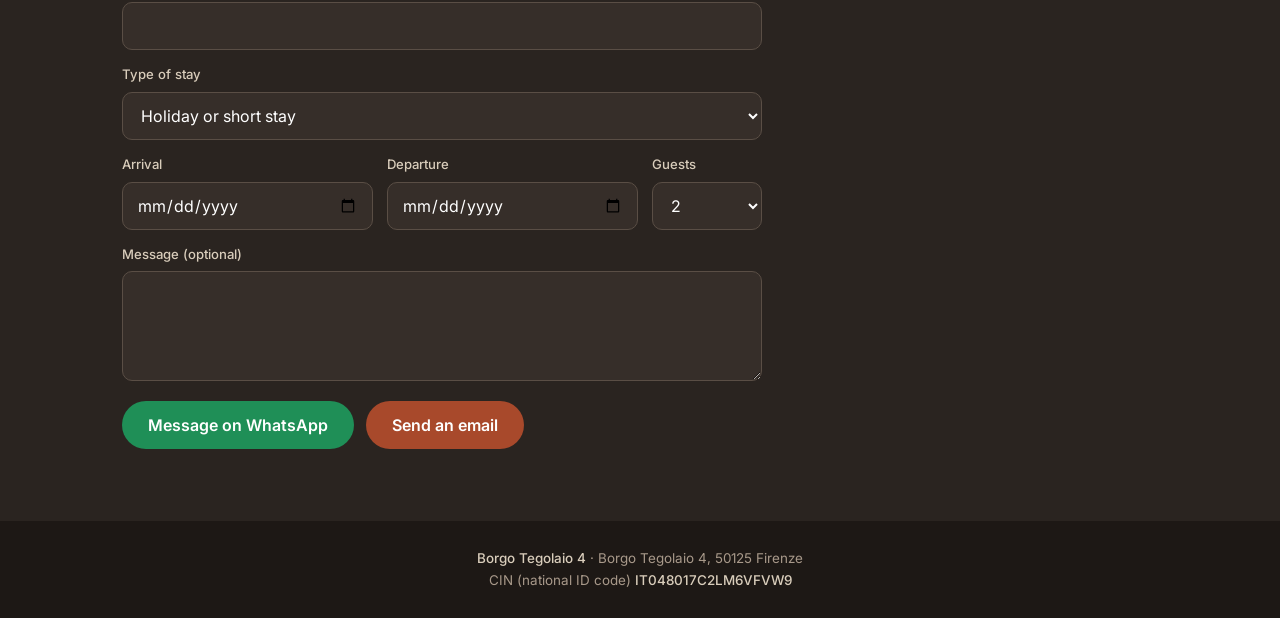
==== commit 4f80ce77: "Add files via upload" ====
--- a/index.html
+++ b/index.html
@@ -140,10 +140,10 @@
         </div>
         <label><span data-t="fMessaggio">Message (optional)</span><textarea name="messaggio"></textarea></label>
         <div class="azioni">
-          <button class="bottone verde" type="submit" value="wa" id="btnWa" data-t="inviaWa" hidden="">Message on WhatsApp</button>
-          <button class="bottone" type="submit" value="mail" id="btnMail" data-t="inviaMail" hidden="">Send an email</button>
+          <button class="bottone verde" type="submit" value="wa" id="btnWa" data-t="inviaWa">Message on WhatsApp</button>
+          <button class="bottone" type="submit" value="mail" id="btnMail" data-t="inviaMail">Send an email</button>
         </div>
-        <p class="avviso" id="avviso" data-t="avviso">Contact details not configured yet: add WhatsApp or email in contenuti.js.</p>
+        <p class="avviso" id="avviso" hidden="" data-t="avviso">Contact details not configured yet: add WhatsApp or email in contenuti.js.</p>
       </form>
     </div>
   </section>
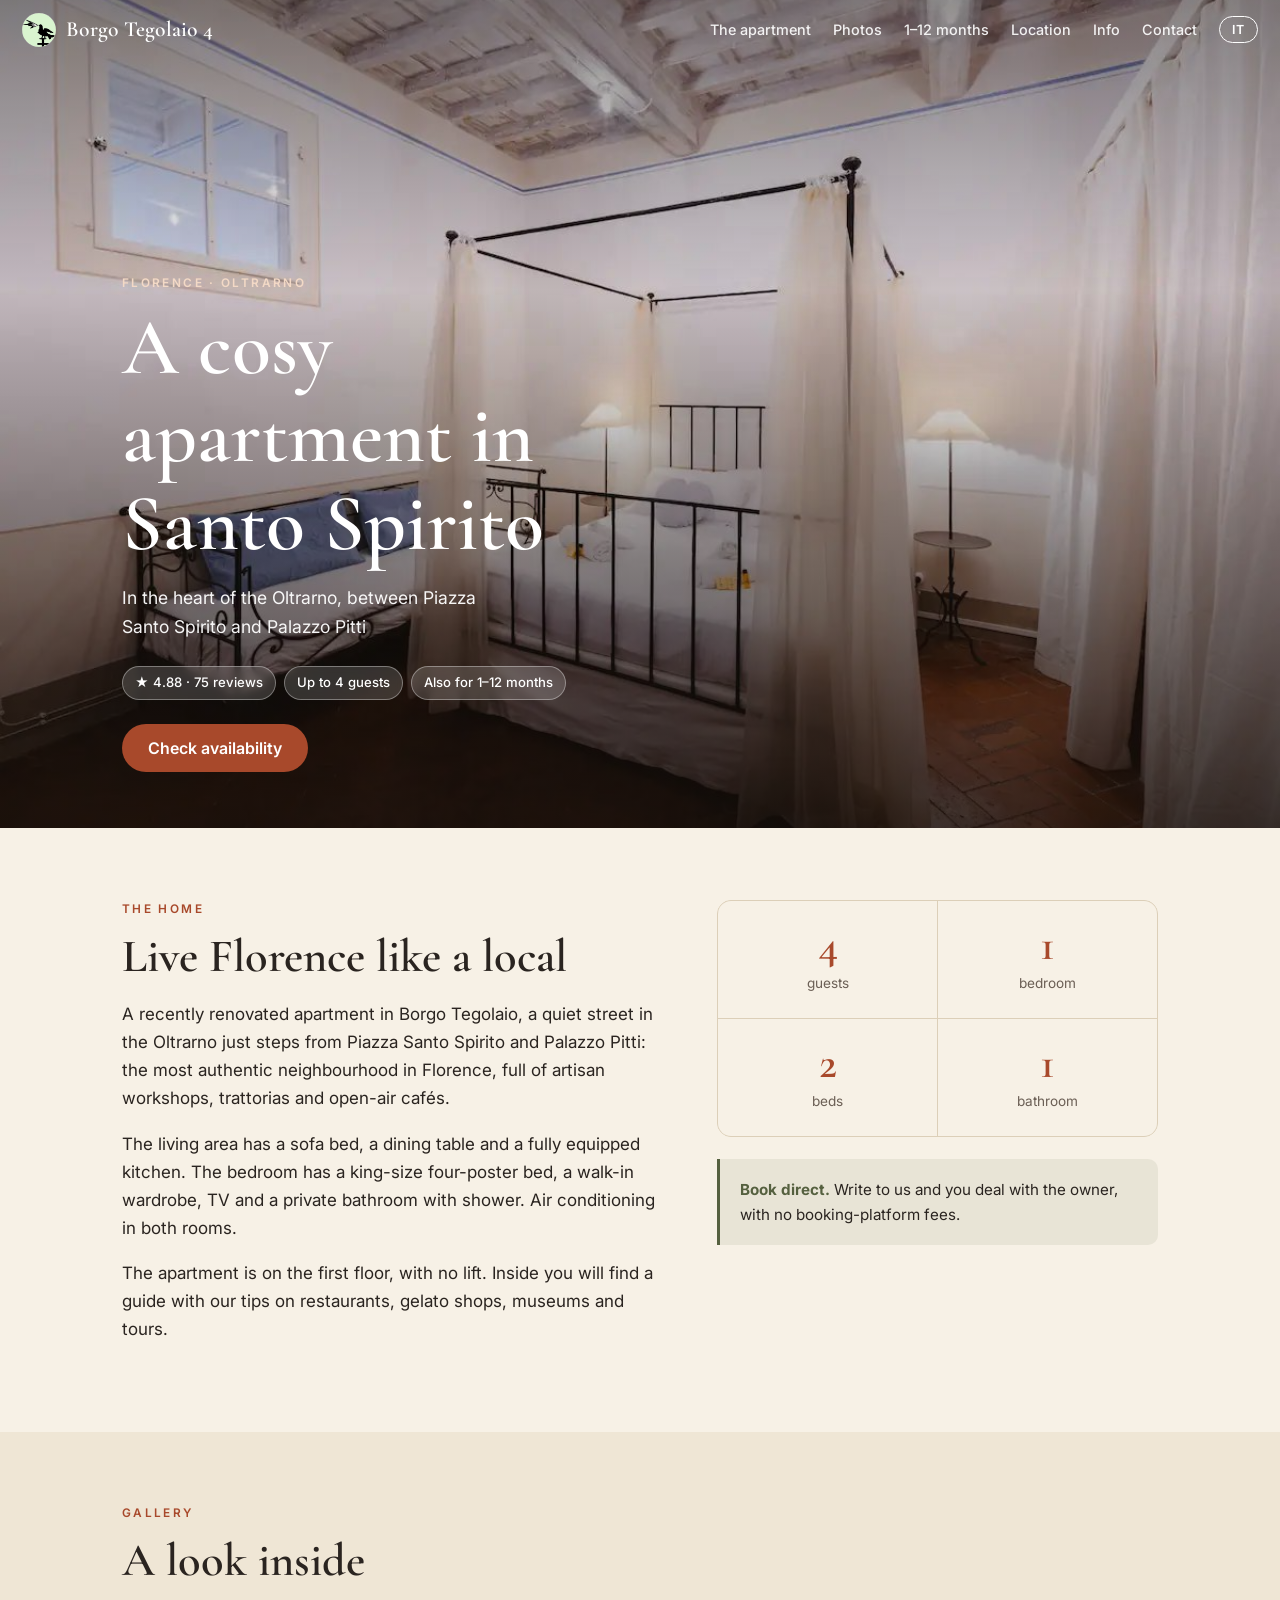
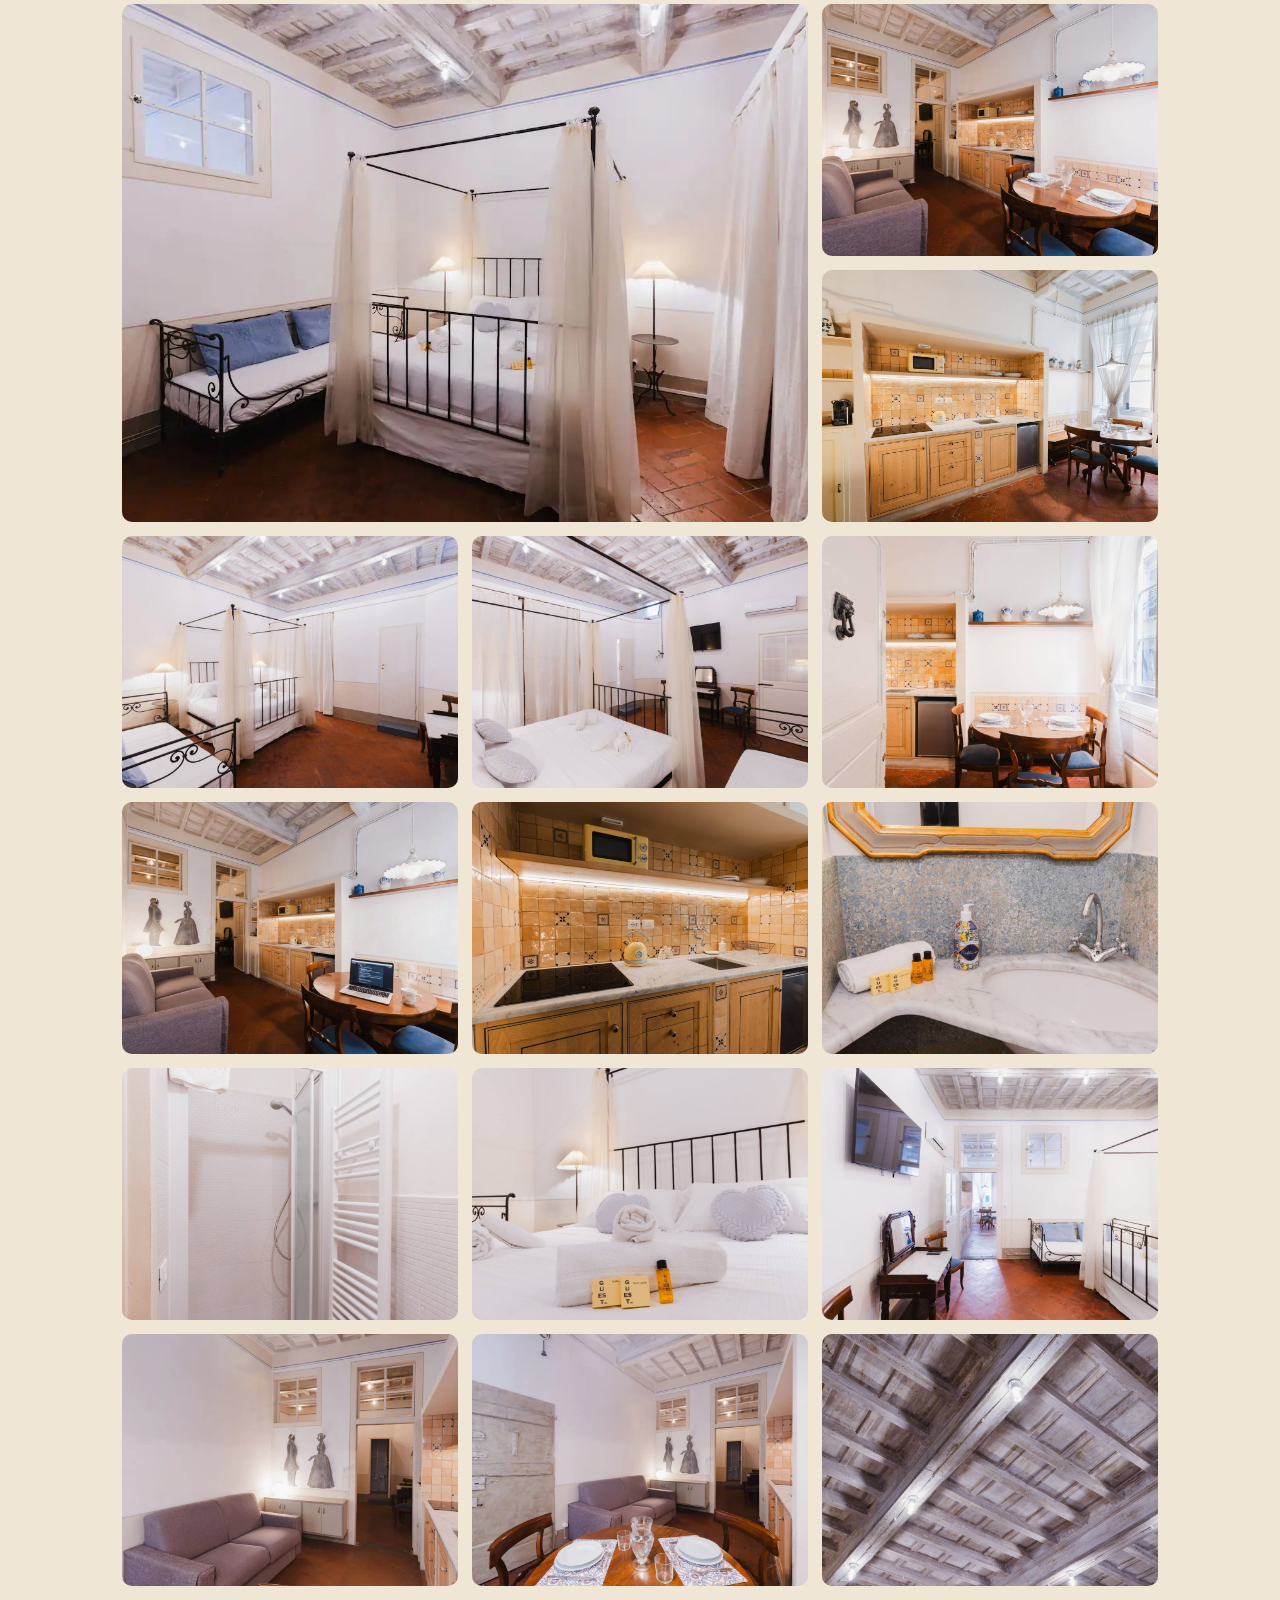
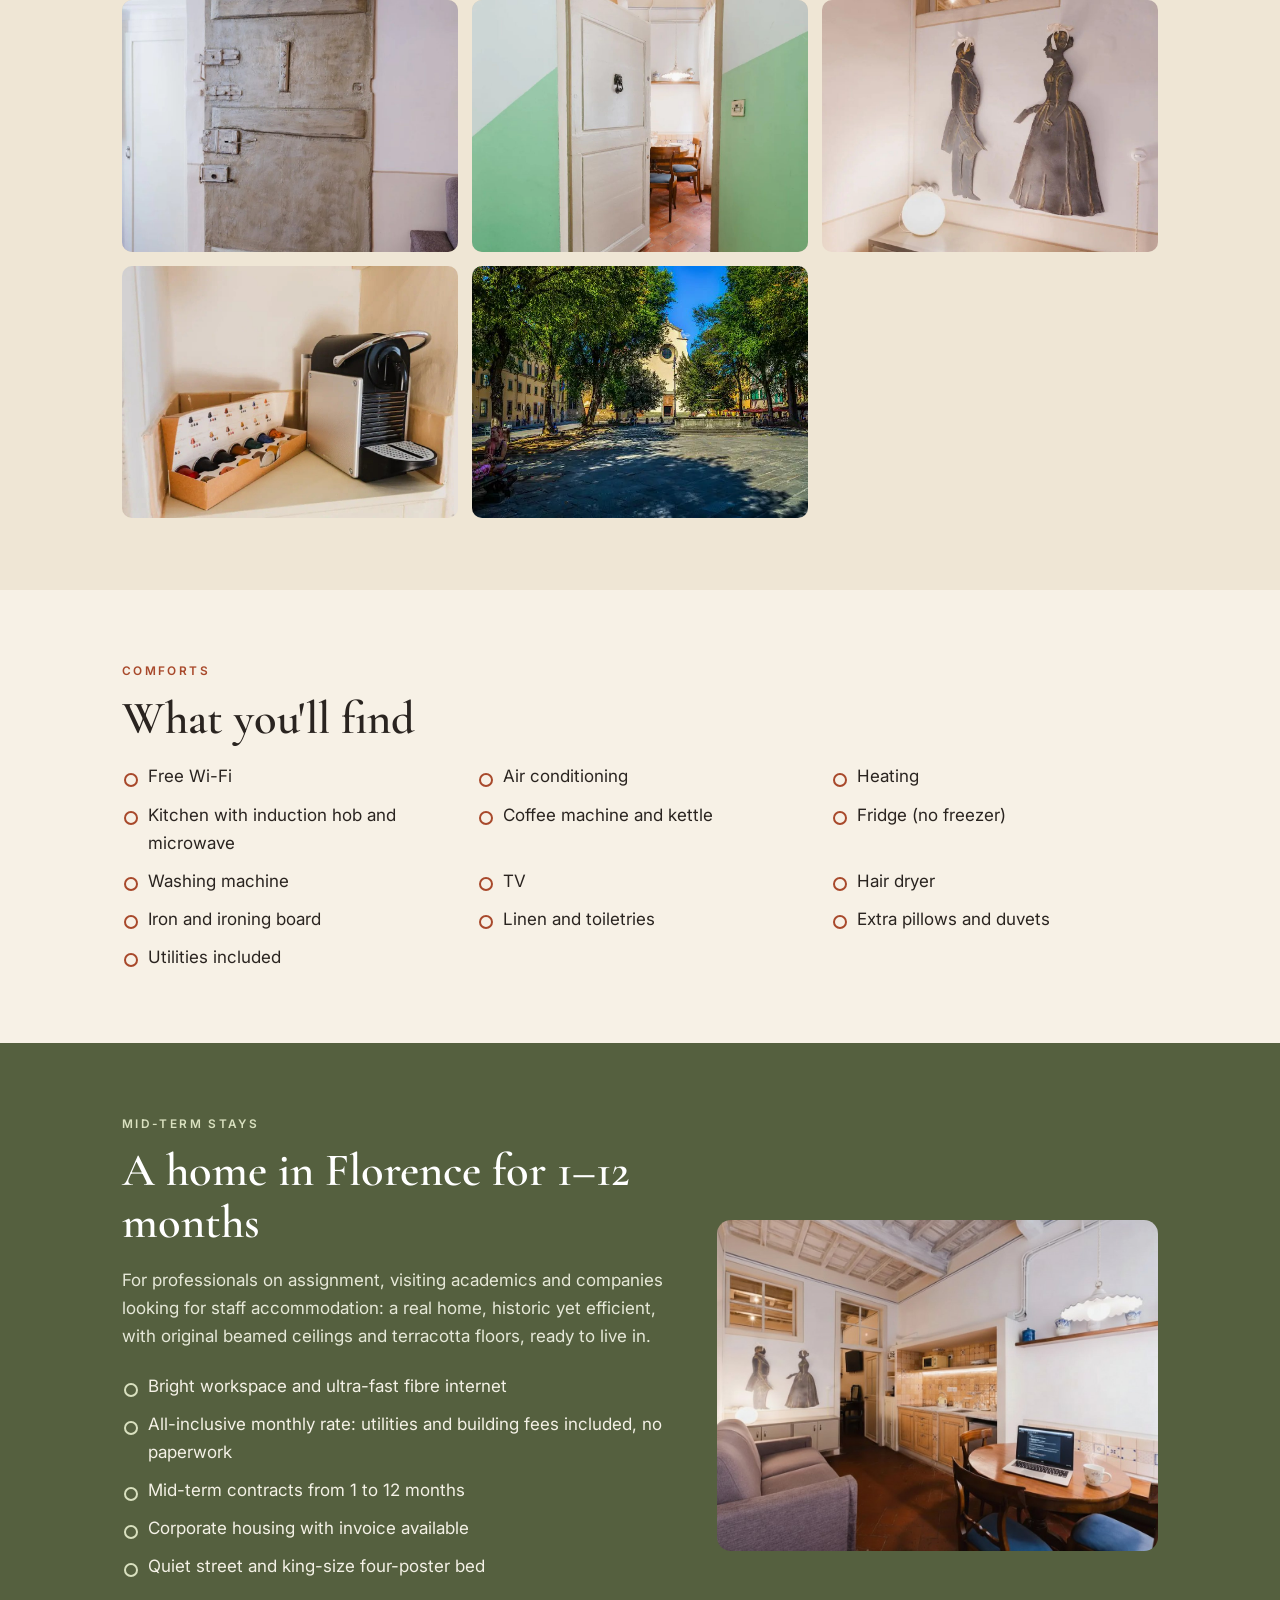
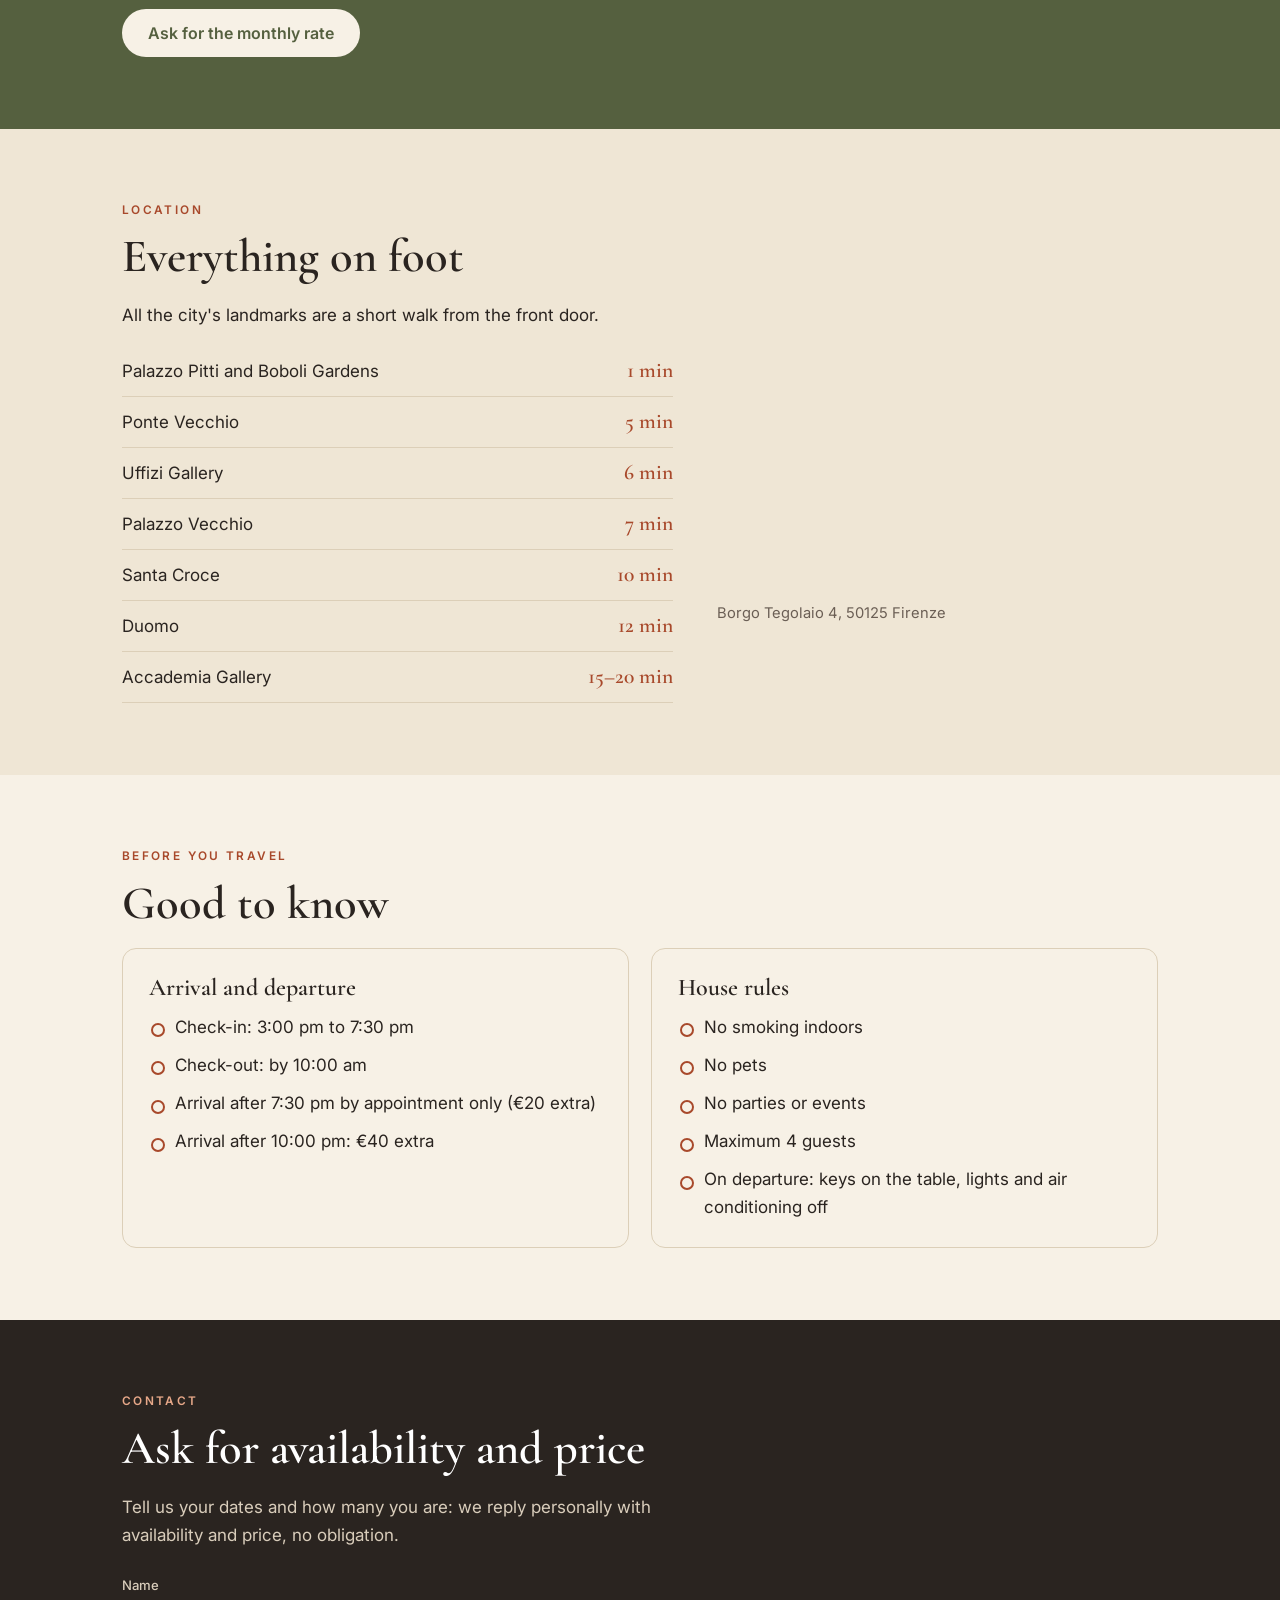
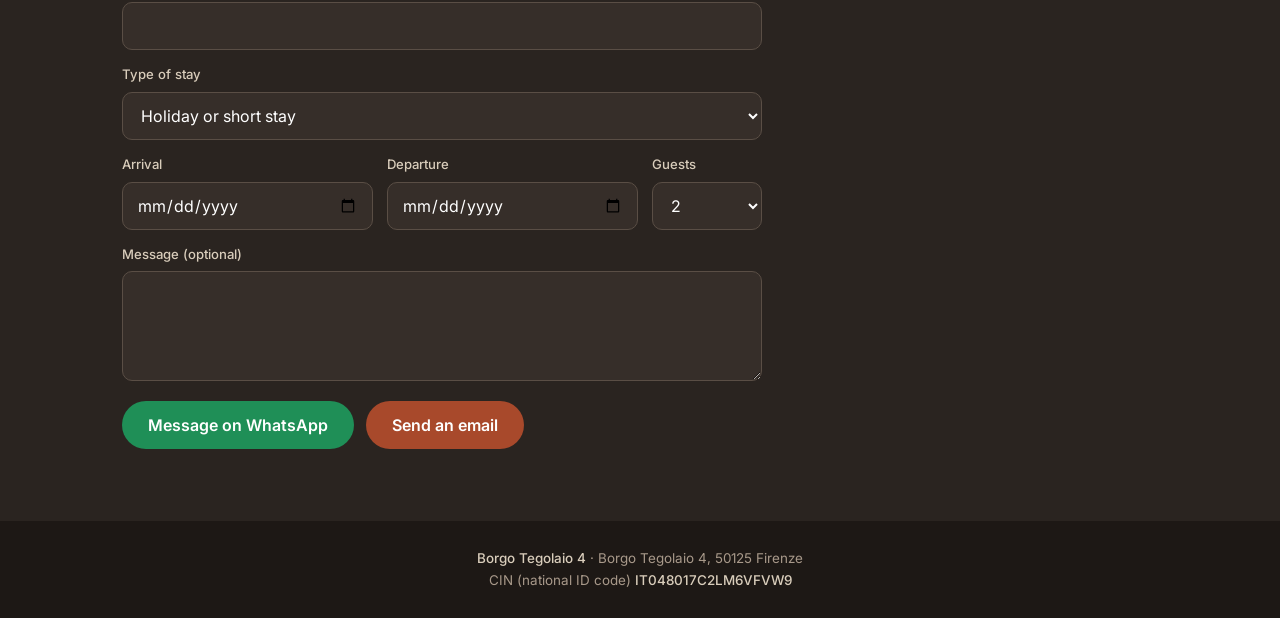
==== commit 40887107: "Add files via upload" ====
--- a/index.html
+++ b/index.html
@@ -27,7 +27,7 @@
 <link rel="preconnect" href="https://fonts.googleapis.com">
 <link rel="preconnect" href="https://fonts.gstatic.com" crossorigin="">
 <link href="https://fonts.googleapis.com/css2?family=Cormorant+Garamond:ital,wght@0,500;0,600;1,500&amp;family=Inter:wght@400;500;600&amp;display=swap" rel="stylesheet">
-<link rel="stylesheet" href="stile.css">
+<link rel="stylesheet" href="stile.css?v=6">
 <script type="application/ld+json">{"@context": "https://schema.org", "@type": ["LodgingBusiness", "Apartment"], "name": "Borgo Tegolaio 4 – Apartment in Santo Spirito, Florence", "description": "Renovated apartment for 4 in Florence's Oltrarno, steps from Piazza Santo Spirito and Palazzo Pitti. Holiday stays and 1–12 month rentals, direct from the owner.", "url": "https://filippodecarlo-cloud.github.io/borgo-tegolaio/", "image": ["https://filippodecarlo-cloud.github.io/borgo-tegolaio/foto/01-camera.jpg", "https://filippodecarlo-cloud.github.io/borgo-tegolaio/foto/02-soggiorno.jpg", "https://filippodecarlo-cloud.github.io/borgo-tegolaio/foto/03-cucina-e-pranzo.jpg", "https://filippodecarlo-cloud.github.io/borgo-tegolaio/foto/09-bagno.jpg"], "address": {"@type": "PostalAddress", "streetAddress": "Borgo Tegolaio 4", "postalCode": "50125", "addressLocality": "Firenze", "addressRegion": "FI", "addressCountry": "IT"}, "numberOfRooms": 2, "numberOfBedrooms": 1, "numberOfBathroomsTotal": 1, "occupancy": {"@type": "QuantitativeValue", "maxValue": 4}, "floorLevel": "1", "petsAllowed": false, "smokingAllowed": false, "checkinTime": "15:00", "checkoutTime": "10:00", "amenityFeature": [{"@type": "LocationFeatureSpecification", "name": "Free Wi-Fi", "value": true}, {"@type": "LocationFeatureSpecification", "name": "Air conditioning", "value": true}, {"@type": "LocationFeatureSpecification", "name": "Heating", "value": true}, {"@type": "LocationFeatureSpecification", "name": "Kitchen with induction hob and microwave", "value": true}, {"@type": "LocationFeatureSpecification", "name": "Washing machine", "value": true}, {"@type": "LocationFeatureSpecification", "name": "TV", "value": true}, {"@type": "LocationFeatureSpecification", "name": "Coffee machine", "value": true}, {"@type": "LocationFeatureSpecification", "name": "Hair dryer", "value": true}, {"@type": "LocationFeatureSpecification", "name": "Linen and toiletries", "value": true}], "availableLanguage": ["en", "it"]}</script>
 </head>
 <body>
@@ -129,6 +129,14 @@
       <p class="occhiello" data-t="occContatti">Contact</p>
       <h2 data-t="titContatti">Ask for availability and price</h2>
       <p class="intro" data-t="introContatti">Tell us your dates and how many you are: we reply personally with availability and price, no obligation.</p>
+      <div class="calendario" id="calendario" hidden="">
+        <div class="cal-testa">
+          <h3 data-t="titCal">Availability</h3>
+          <div class="cal-nav"><button type="button" id="calPrec" aria-label="Previous month">‹</button><button type="button" id="calSucc" aria-label="Next month">›</button></div>
+        </div>
+        <div class="cal-mesi" id="calMesi"></div>
+        <p class="cal-nota"><span><i class="leg"></i><span data-t="calLibero">Available</span></span><span><i class="leg o"></i><span data-t="calOccupato">Booked</span></span><span id="calAgg"></span></p>
+      </div>
       <form id="modulo">
         <label><span data-t="fNome">Name</span><input name="nome" required="" autocomplete="name"></label>
         <label><span data-t="fTipo">Type of stay</span><select name="tipo" id="tipo"><option value="breve">Holiday or short stay</option><option value="lungo">Mid-term stay (1–12 months)</option></select></label>
@@ -138,6 +146,7 @@
           <label><span data-t="fOspiti">Guests</span>
             <select name="ospiti"><option>1</option><option selected="">2</option><option>3</option><option>4</option></select></label>
         </div>
+        <p class="avviso" id="avvisoDate" hidden="" data-t="avvisoDate">Some of the selected dates are already booked. Feel free to write to us anyway: we'll suggest the nearest available dates.</p>
         <label><span data-t="fMessaggio">Message (optional)</span><textarea name="messaggio"></textarea></label>
         <div class="azioni">
           <button class="bottone verde" type="submit" value="wa" id="btnWa" data-t="inviaWa">Message on WhatsApp</button>
@@ -164,8 +173,8 @@
 </div>
 
 <script>window.BASE="";</script>
-<script src="contenuti.js"></script>
-<script src="app.js"></script>
+<script src="contenuti.js?v=6"></script>
+<script src="app.js?v=6"></script>
 
 
 </body></html>
--- a/stile.css
+++ b/stile.css
@@ -107,5 +107,28 @@
 textarea{min-height:110px;resize:vertical}
 .azioni{display:flex;flex-wrap:wrap;gap:12px;margin-top:6px}
 .avviso{font-size:.88rem;color:#e7a889;margin:0}
+/* calendario disponibilità */
+.calendario{margin-top:30px;max-width:640px;background:#231d19;border:1px solid #4a3f37;border-radius:14px;padding:20px}
+.cal-testa{display:flex;align-items:center;justify-content:space-between;gap:12px;margin-bottom:12px}
+.cal-testa h3{color:#fff;font-size:1.45rem;margin:0}
+.cal-nav{display:flex;gap:8px}
+.cal-nav button{width:40px;height:40px;border-radius:50%;border:1px solid #5a4e45;background:#362e29;color:#fff;font-size:1.3rem;line-height:1;cursor:pointer}
+.cal-nav button:disabled{opacity:.3;cursor:default}
+.cal-mesi{display:grid;gap:22px}
+@media(min-width:700px){.cal-mesi.due{grid-template-columns:1fr 1fr}}
+.cal-mese b{display:block;font:600 1.15rem var(--serif);color:#f3ebdd;text-transform:capitalize;margin-bottom:6px}
+.cal-griglia{display:grid;grid-template-columns:repeat(7,1fr);gap:3px;text-align:center}
+.cal-griglia span{font-size:.7rem;color:#a8998a;padding:2px 0;text-transform:uppercase}
+.cal-griglia button{aspect-ratio:1;min-height:34px;border:0;border-radius:8px;background:#362e29;color:#f3ebdd;font:500 .9rem var(--sans);cursor:pointer;padding:0}
+.cal-griglia button:hover{outline:1px solid #e7a889}
+.cal-griglia button.occ{background:transparent;color:#7d6f64;text-decoration:line-through;cursor:default}
+.cal-griglia button.occ.uscita{cursor:pointer}
+.cal-griglia button.pass{background:transparent;color:#5a4e45;cursor:default;outline:0}
+.cal-griglia button.oggi{box-shadow:inset 0 0 0 1px #e7a889}
+.cal-griglia button.tra{background:rgba(168,73,43,.4);color:#fff;text-decoration:none}
+.cal-griglia button.sel{background:var(--cotto);color:#fff;text-decoration:none}
+.cal-nota{display:flex;flex-wrap:wrap;align-items:center;gap:6px 10px;font-size:.8rem;color:#a8998a;margin:14px 0 0}
+.leg{display:inline-block;width:14px;height:14px;border-radius:4px;background:#362e29;vertical-align:-2px;margin-right:4px}
+.leg.o{background:transparent;border:1px solid #5a4e45}
 footer{background:#1d1815;color:#a8998a;font-size:.84rem;padding:26px 0;text-align:center}
 footer b{color:#d9cdbb;font-weight:500}
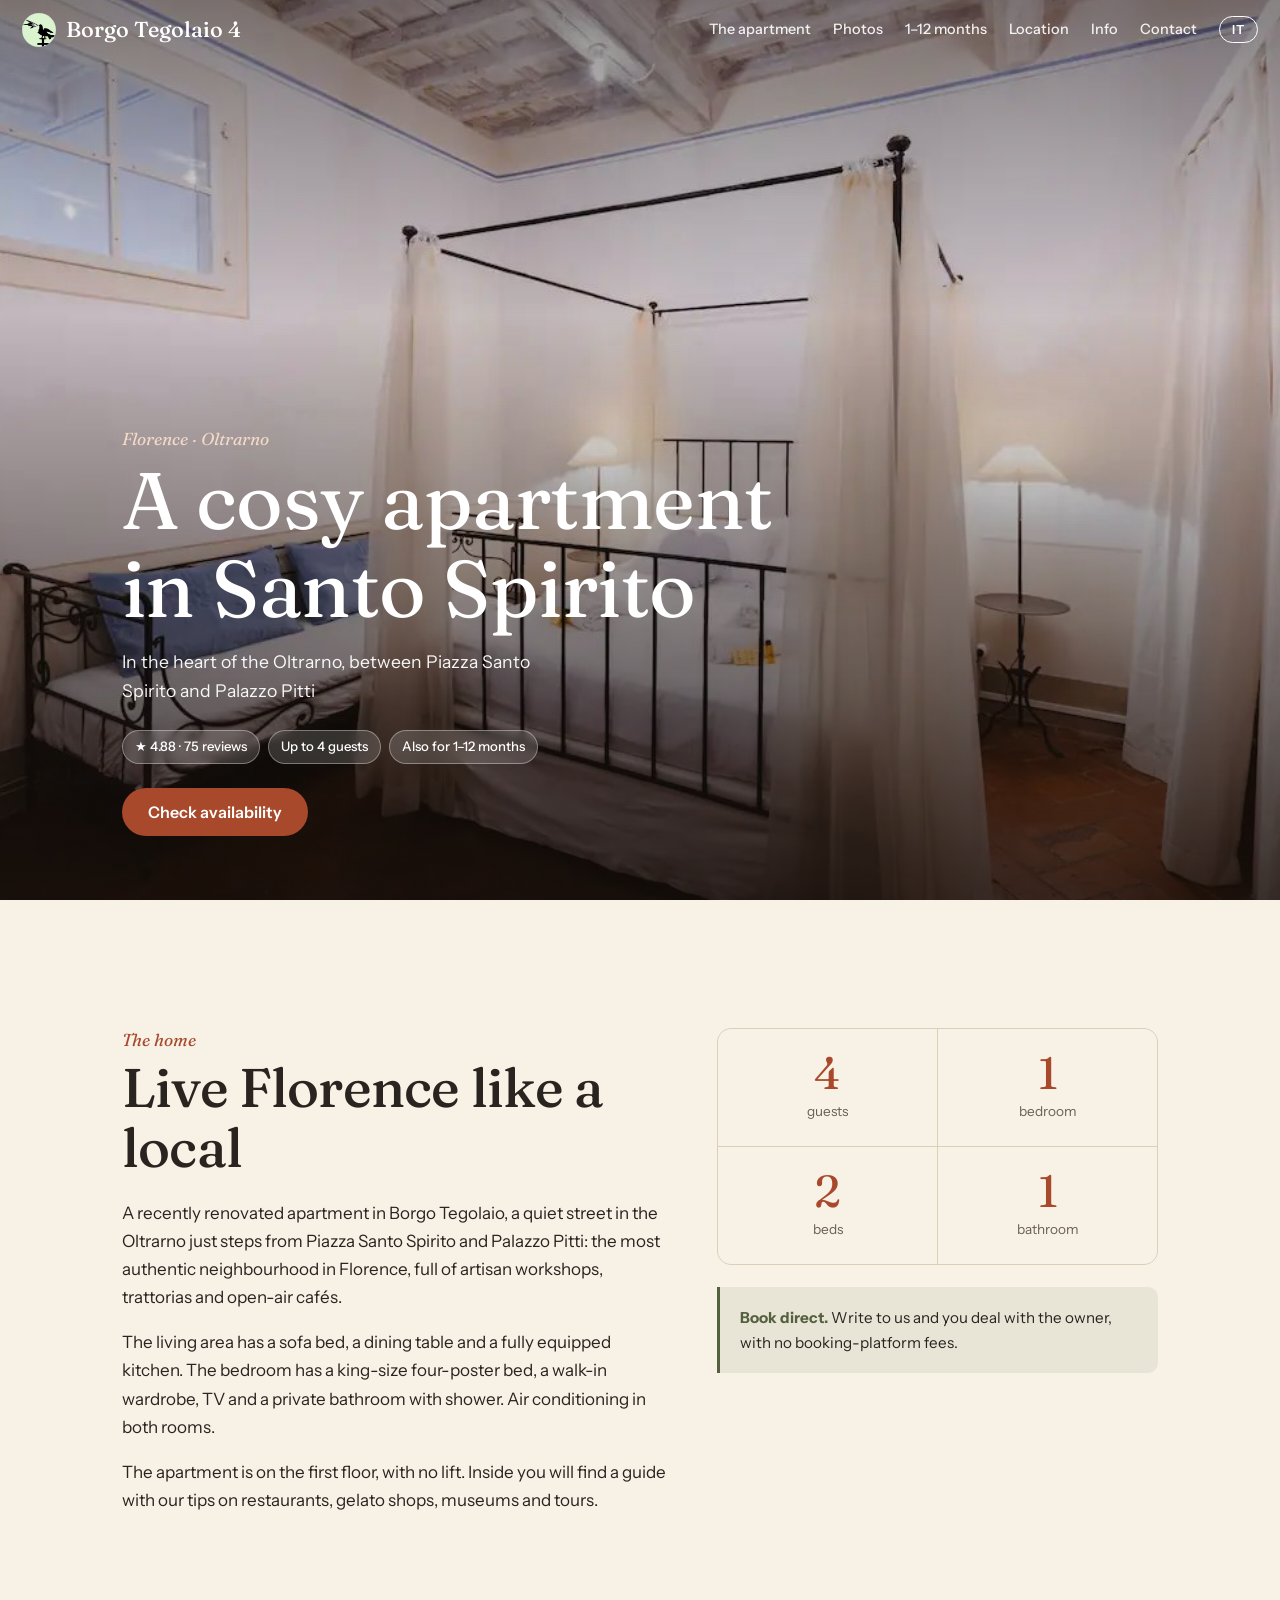
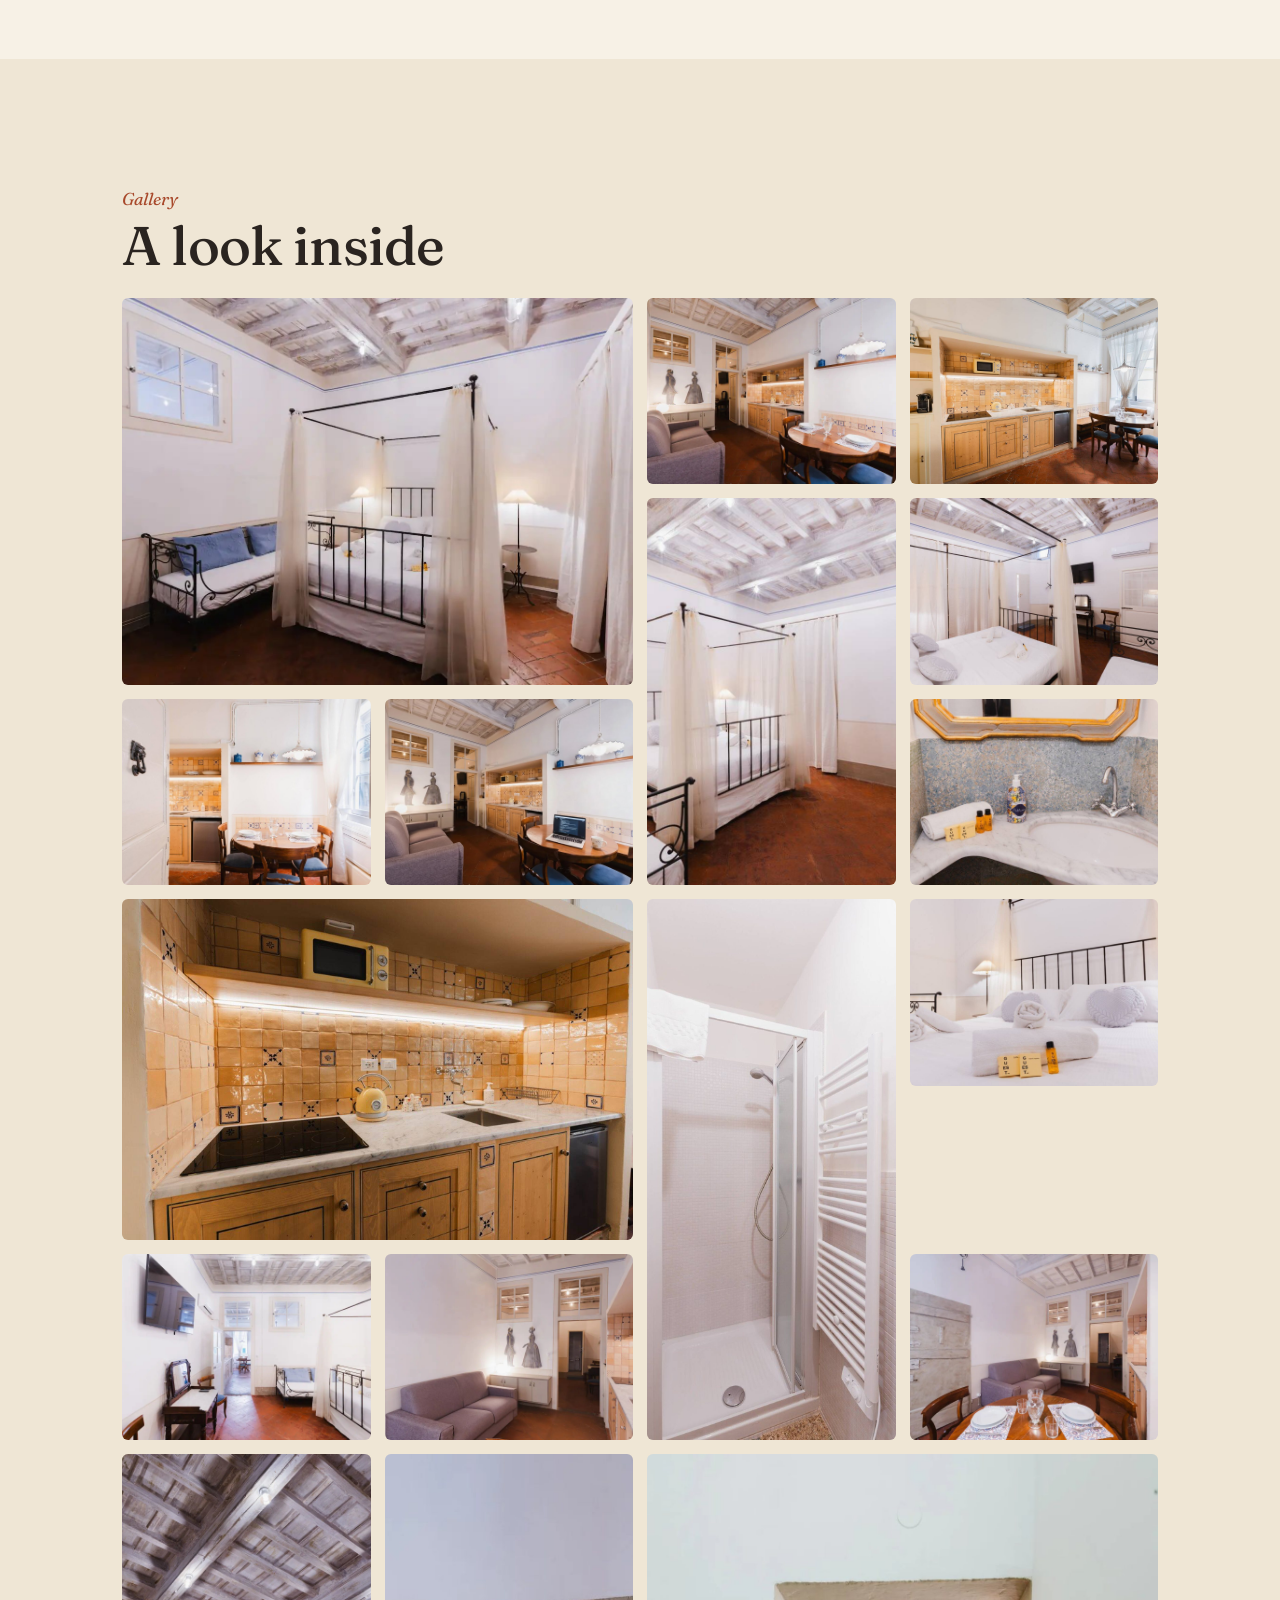
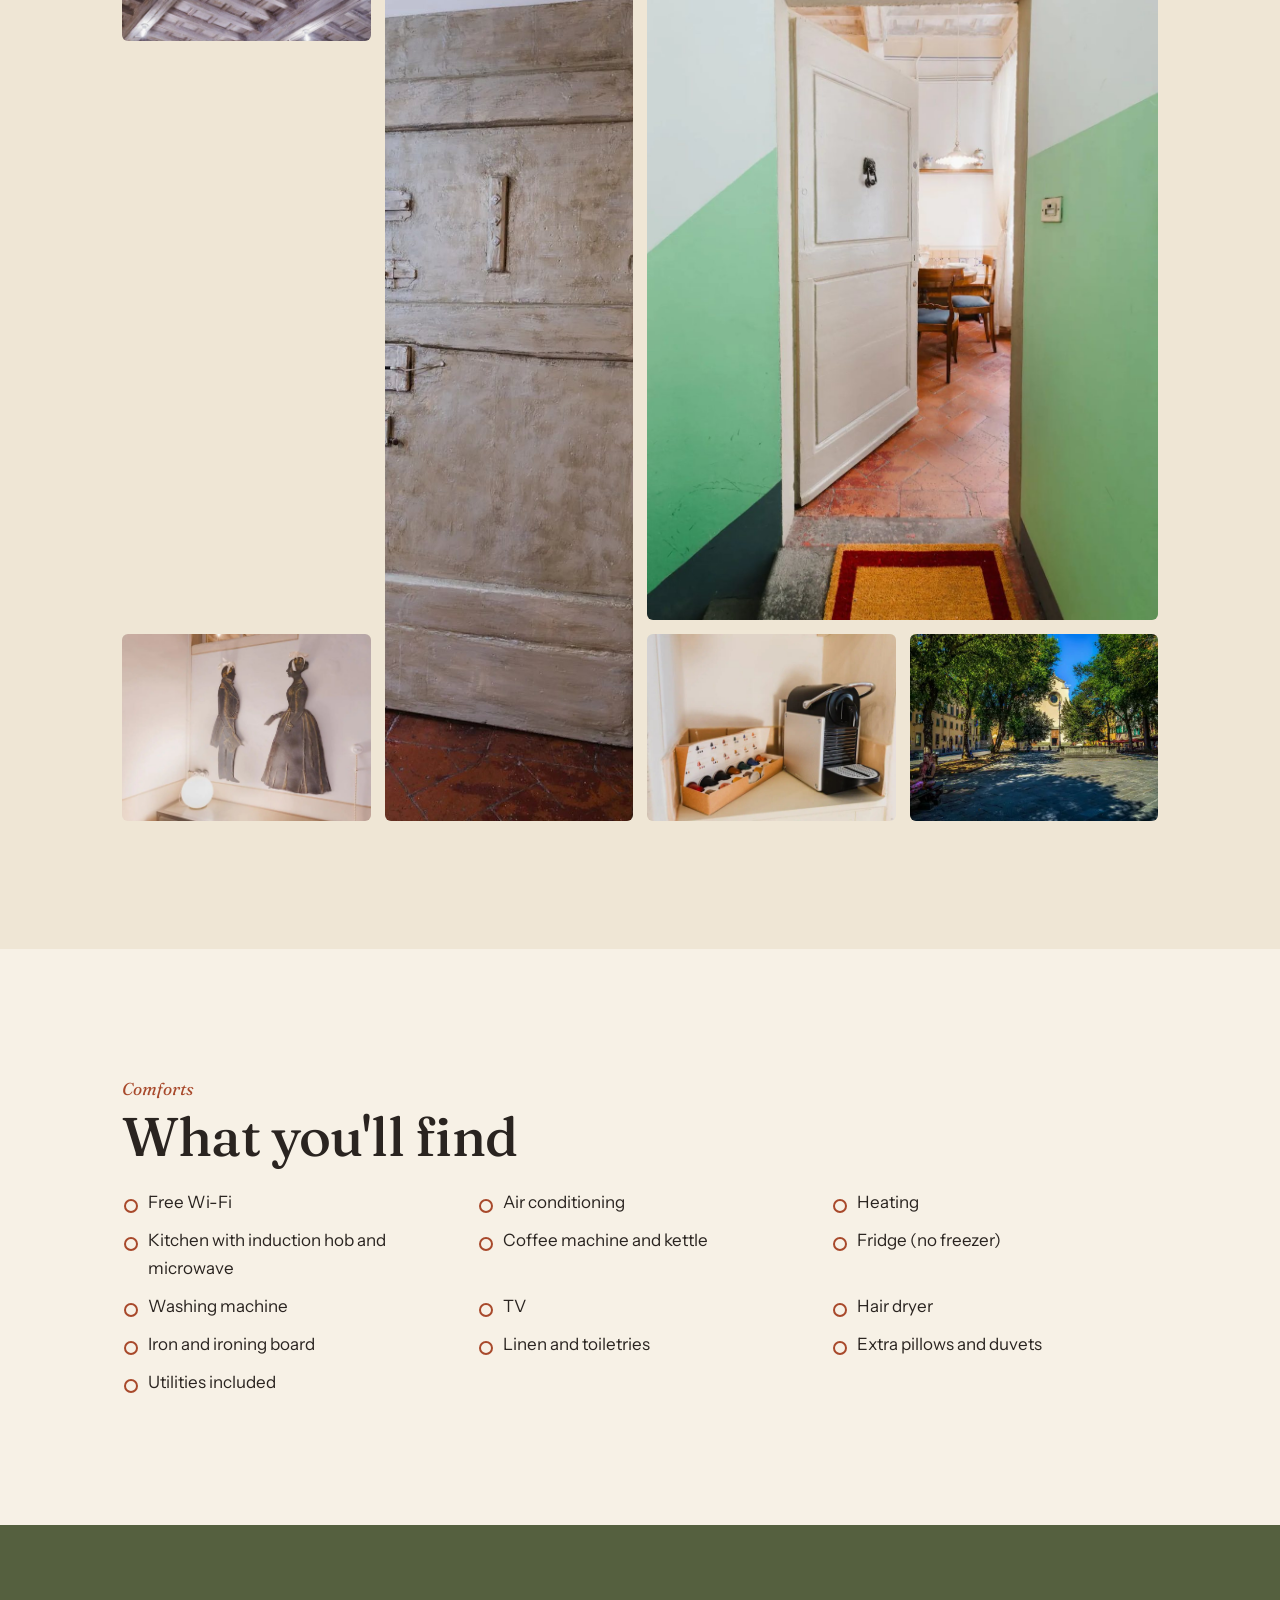
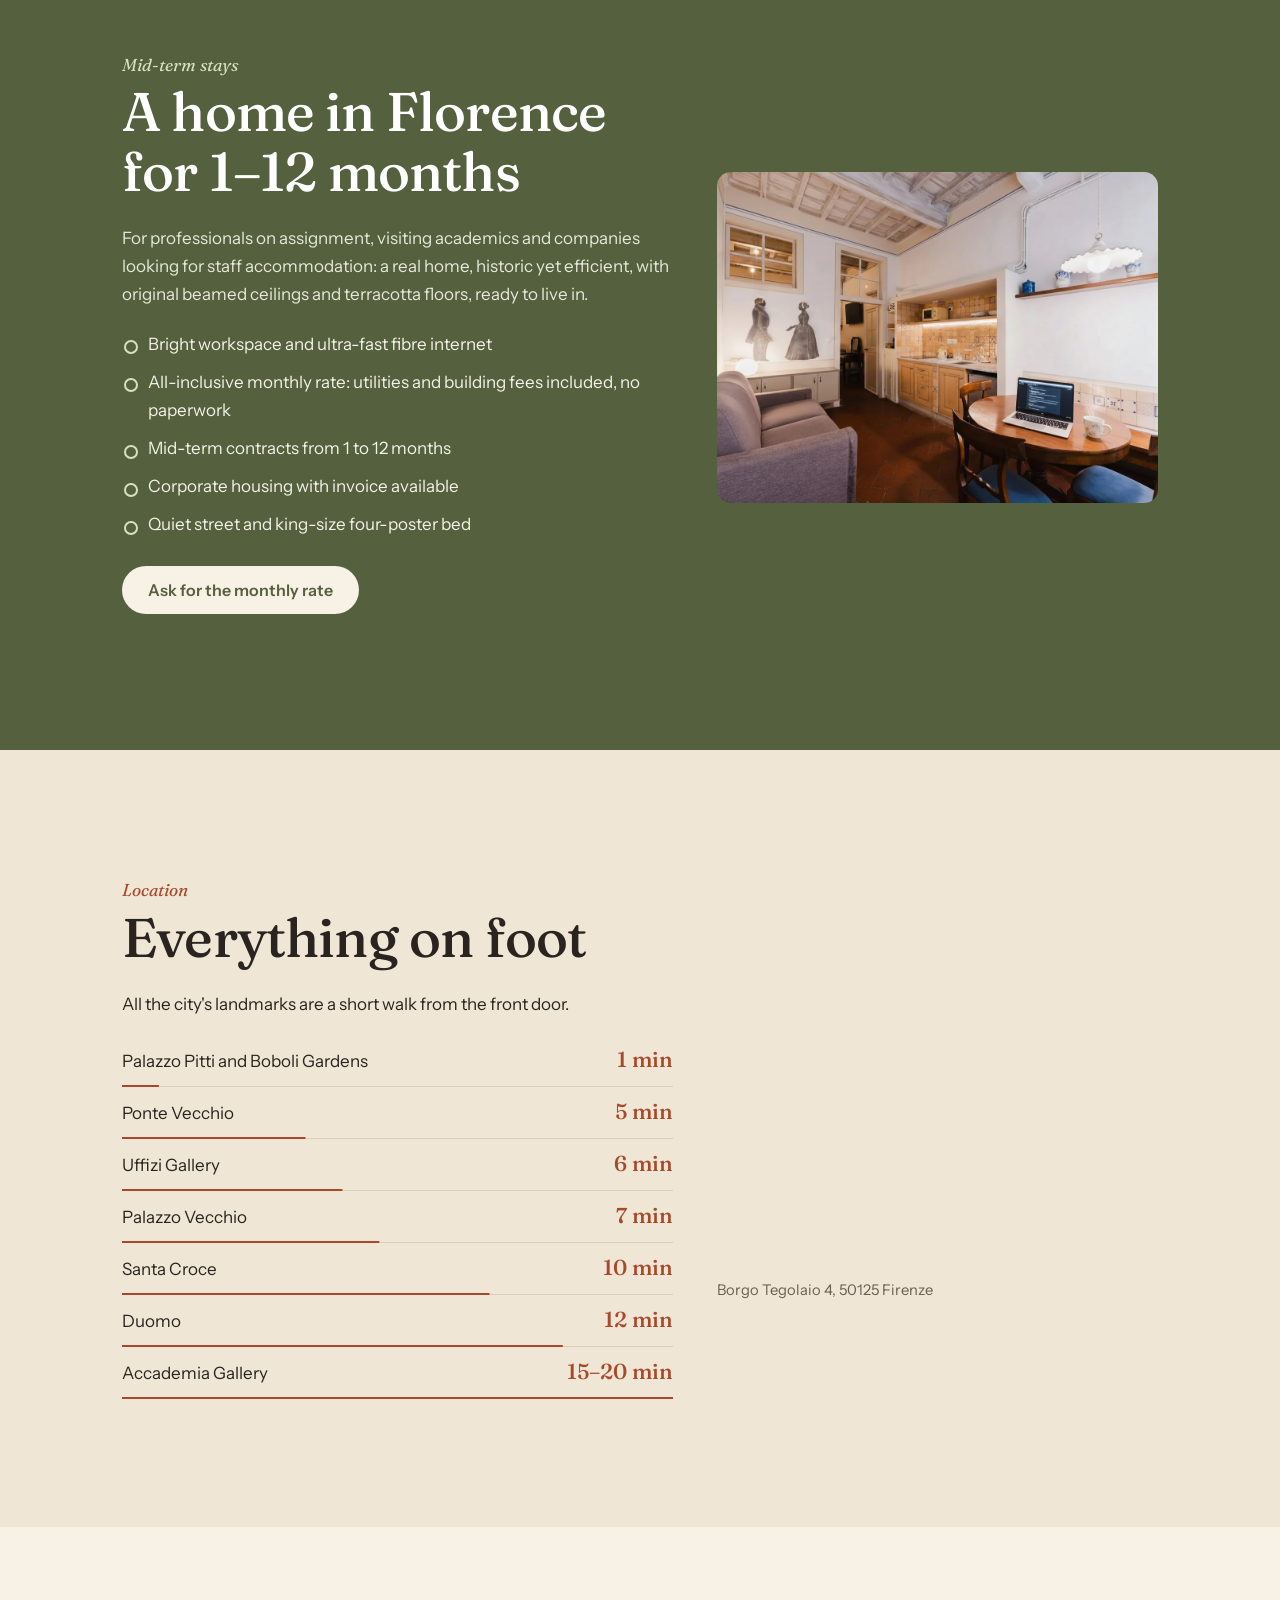
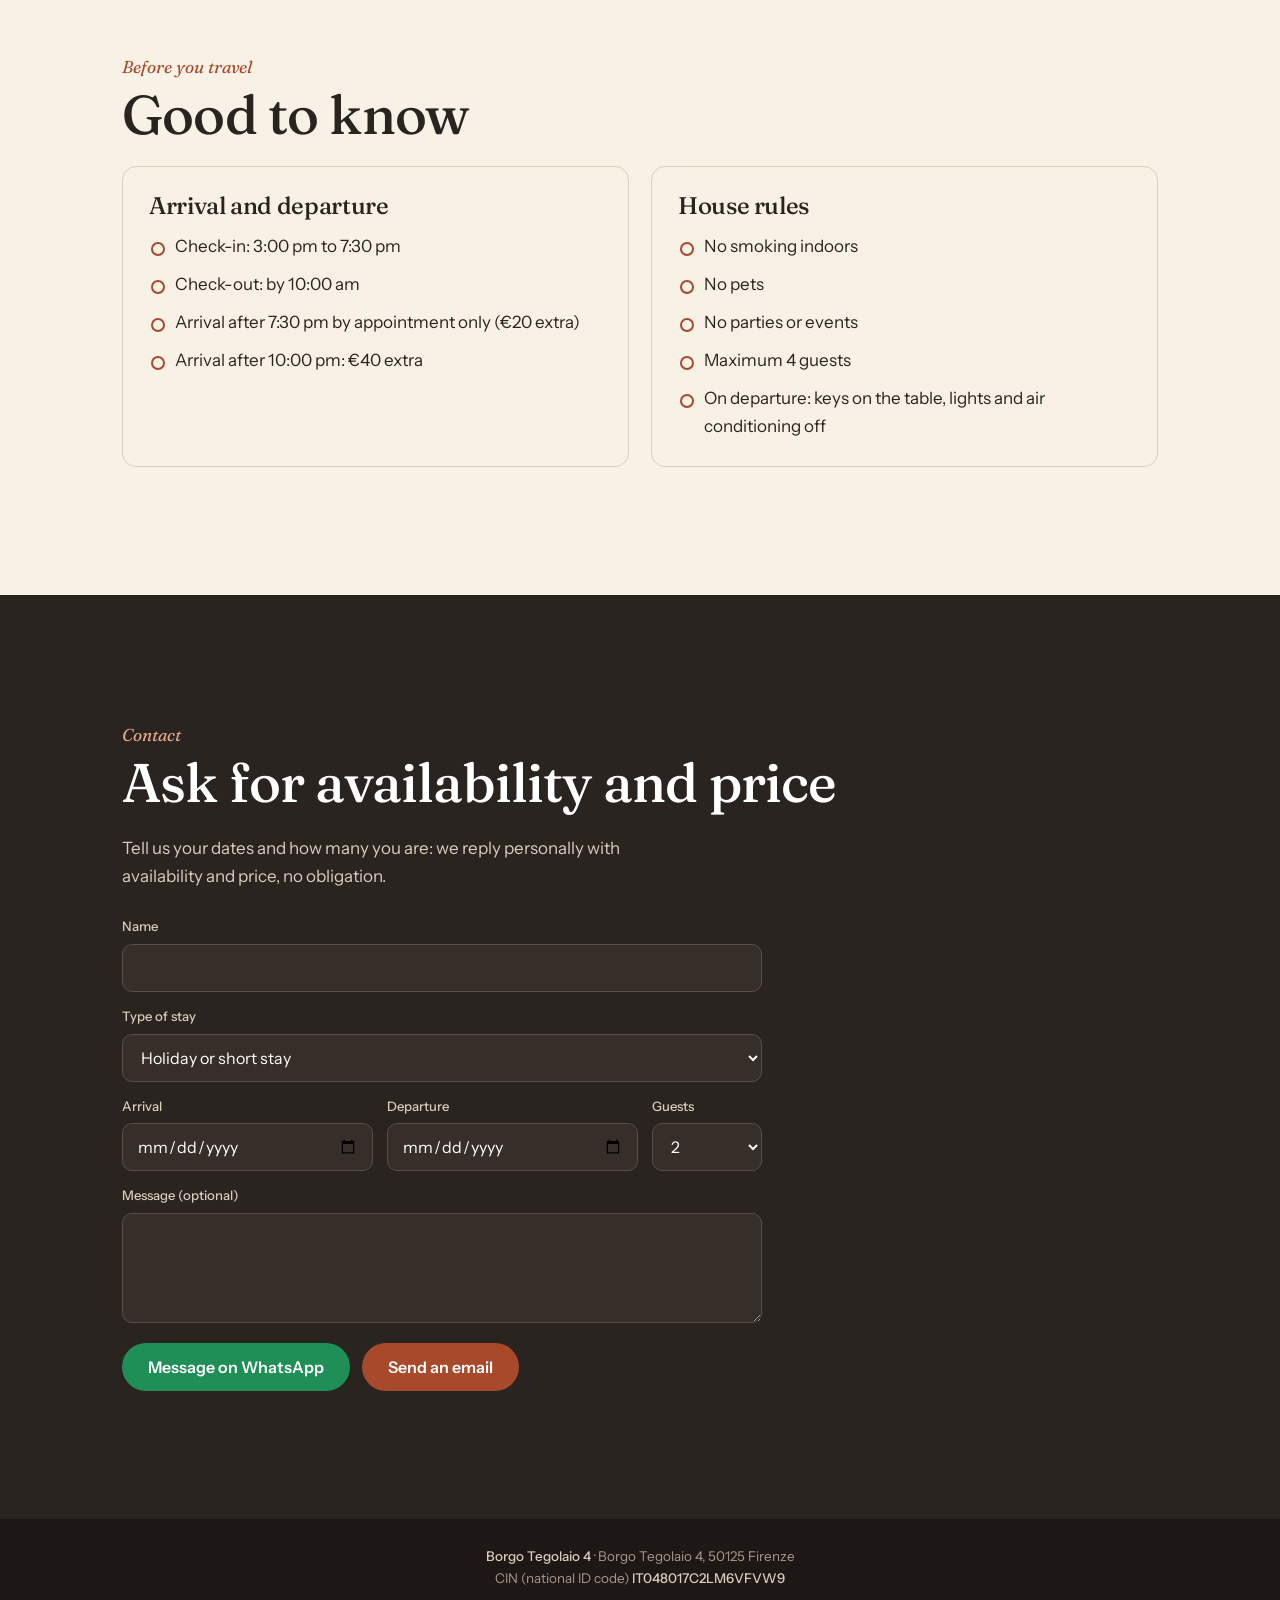
==== commit 0f38b1b7: "Nuova grafica animata, font locali, cache v=7, calendario (inattivo) Co-Authored-By: Claude Opus 5.5" ====
--- a/index.html
+++ b/index.html
@@ -24,14 +24,15 @@
 <meta name="geo.placename" content="Firenze">
 <link rel="icon" href="foto/logo.png">
 <link rel="preload" as="image" href="foto/01-camera.jpg">
-<link rel="preconnect" href="https://fonts.googleapis.com">
-<link rel="preconnect" href="https://fonts.gstatic.com" crossorigin="">
-<link href="https://fonts.googleapis.com/css2?family=Cormorant+Garamond:ital,wght@0,500;0,600;1,500&amp;family=Inter:wght@400;500;600&amp;display=swap" rel="stylesheet">
-<link rel="stylesheet" href="stile.css?v=6">
+<link rel="preload" as="font" type="font/woff2" href="fonts/fraunces.woff2" crossorigin="">
+<script>if(!navigator.webdriver&&!matchMedia("(prefers-reduced-motion: reduce)").matches)document.documentElement.className="anima"</script>
+<link rel="stylesheet" href="stile.css?v=7">
 <script type="application/ld+json">{"@context": "https://schema.org", "@type": ["LodgingBusiness", "Apartment"], "name": "Borgo Tegolaio 4 – Apartment in Santo Spirito, Florence", "description": "Renovated apartment for 4 in Florence's Oltrarno, steps from Piazza Santo Spirito and Palazzo Pitti. Holiday stays and 1–12 month rentals, direct from the owner.", "url": "https://filippodecarlo-cloud.github.io/borgo-tegolaio/", "image": ["https://filippodecarlo-cloud.github.io/borgo-tegolaio/foto/01-camera.jpg", "https://filippodecarlo-cloud.github.io/borgo-tegolaio/foto/02-soggiorno.jpg", "https://filippodecarlo-cloud.github.io/borgo-tegolaio/foto/03-cucina-e-pranzo.jpg", "https://filippodecarlo-cloud.github.io/borgo-tegolaio/foto/09-bagno.jpg"], "address": {"@type": "PostalAddress", "streetAddress": "Borgo Tegolaio 4", "postalCode": "50125", "addressLocality": "Firenze", "addressRegion": "FI", "addressCountry": "IT"}, "numberOfRooms": 2, "numberOfBedrooms": 1, "numberOfBathroomsTotal": 1, "occupancy": {"@type": "QuantitativeValue", "maxValue": 4}, "floorLevel": "1", "petsAllowed": false, "smokingAllowed": false, "checkinTime": "15:00", "checkoutTime": "10:00", "amenityFeature": [{"@type": "LocationFeatureSpecification", "name": "Free Wi-Fi", "value": true}, {"@type": "LocationFeatureSpecification", "name": "Air conditioning", "value": true}, {"@type": "LocationFeatureSpecification", "name": "Heating", "value": true}, {"@type": "LocationFeatureSpecification", "name": "Kitchen with induction hob and microwave", "value": true}, {"@type": "LocationFeatureSpecification", "name": "Washing machine", "value": true}, {"@type": "LocationFeatureSpecification", "name": "TV", "value": true}, {"@type": "LocationFeatureSpecification", "name": "Coffee machine", "value": true}, {"@type": "LocationFeatureSpecification", "name": "Hair dryer", "value": true}, {"@type": "LocationFeatureSpecification", "name": "Linen and toiletries", "value": true}], "availableLanguage": ["en", "it"]}</script>
 </head>
 <body>
 
+<div class="portone" id="portone" aria-hidden="true"><div class="anta sx"><i></i></div><div class="anta dx"><i></i></div><p class="portone-testo"><span data-t="portone">Opening the door</span><b id="portonePerc">0</b></p></div>
+<div class="avanzamento" id="avanzamento" style="transform: scaleX(0);"></div>
 <header class="barra" id="barra">
   <a class="marchio" href="#top" id="marchio"><img src="foto/logo.png" alt="">Borgo Tegolaio 4</a>
   <nav>
@@ -46,7 +47,8 @@
 </header>
 
 <main id="top">
-  <div class="copertina" id="copertina" style="background-image: url(&quot;foto/01-camera.jpg&quot;);">
+  <div class="copertina" id="copertina">
+    <div class="cop-foto" id="copFoto" style="background-image: url(&quot;foto/01-camera.jpg&quot;);"></div>
     <div class="contenitore">
       <h1><span class="occhiello" data-t="luogo">Florence · Oltrarno</span><span id="titolo">A cosy apartment in Santo Spirito</span></h1>
       <p class="sotto" id="sottotitolo">In the heart of the Oltrarno, between Piazza Santo Spirito and Palazzo Pitti</p>
@@ -54,6 +56,8 @@
       <a class="bottone" href="#contatti" data-t="cta">Check availability</a>
     </div>
   </div>
+
+  <div class="nastro" id="nastro" hidden="" aria-hidden="true"></div>
 
   <section id="appartamento">
     <div class="contenitore due">
@@ -104,7 +108,7 @@
         <p class="occhiello" data-t="occDove">Location</p>
         <h2 data-t="titDove">Everything on foot</h2>
         <p data-t="testoDove">All the city's landmarks are a short walk from the front door.</p>
-        <ul class="distanze" id="distanze"><li><span>Palazzo Pitti and Boboli Gardens</span><b>1 min</b></li><li><span>Ponte Vecchio</span><b>5 min</b></li><li><span>Uffizi Gallery</span><b>6 min</b></li><li><span>Palazzo Vecchio</span><b>7 min</b></li><li><span>Santa Croce</span><b>10 min</b></li><li><span>Duomo</span><b>12 min</b></li><li><span>Accademia Gallery</span><b>15–20 min</b></li></ul>
+        <ul class="distanze" id="distanze"><li style="--q: 0.067;"><span>Palazzo Pitti and Boboli Gardens</span><b>1 min</b></li><li style="--q: 0.333;"><span>Ponte Vecchio</span><b>5 min</b></li><li style="--q: 0.400;"><span>Uffizi Gallery</span><b>6 min</b></li><li style="--q: 0.467;"><span>Palazzo Vecchio</span><b>7 min</b></li><li style="--q: 0.667;"><span>Santa Croce</span><b>10 min</b></li><li style="--q: 0.800;"><span>Duomo</span><b>12 min</b></li><li style="--q: 1.000;"><span>Accademia Gallery</span><b>15–20 min</b></li></ul>
       </div>
       <div>
         <iframe class="mappa" id="mappa" loading="lazy" title="Mappa" src="https://www.google.com/maps?q=Borgo%20Tegolaio%204%2C%2050125%20Firenze&amp;z=16&amp;output=embed"></iframe>
@@ -141,8 +145,8 @@
         <label><span data-t="fNome">Name</span><input name="nome" required="" autocomplete="name"></label>
         <label><span data-t="fTipo">Type of stay</span><select name="tipo" id="tipo"><option value="breve">Holiday or short stay</option><option value="lungo">Mid-term stay (1–12 months)</option></select></label>
         <div class="riga">
-          <label><span data-t="fArrivo">Arrival</span><input type="date" name="arrivo" required="" min="2026-11-14"></label>
-          <label><span data-t="fPartenza">Departure</span><input type="date" name="partenza" required="" min="2026-11-14"></label>
+          <label><span data-t="fArrivo">Arrival</span><input type="date" name="arrivo" required="" min="2026-11-16"></label>
+          <label><span data-t="fPartenza">Departure</span><input type="date" name="partenza" required="" min="2026-11-16"></label>
           <label><span data-t="fOspiti">Guests</span>
             <select name="ospiti"><option>1</option><option selected="">2</option><option>3</option><option>4</option></select></label>
         </div>
@@ -157,6 +161,7 @@
     </div>
   </section>
 </main>
+<a class="bottone cta-fissa" id="ctaFissa" href="#contatti" data-t="cta">Check availability</a>
 
 <footer>
   <div class="contenitore">
@@ -173,8 +178,8 @@
 </div>
 
 <script>window.BASE="";</script>
-<script src="contenuti.js?v=6"></script>
-<script src="app.js?v=6"></script>
+<script src="contenuti.js?v=7"></script>
+<script src="app.js?v=7"></script>
 
 
 </body></html>
--- a/stile.css
+++ b/stile.css
@@ -1,8 +1,9 @@
 :root{
   --carta:#f7f1e6; --carta2:#efe6d5; --inchiostro:#2a2420; --tenue:#6b5f55;
   --cotto:#a8492b; --cotto-scuro:#8a3a21; --oliva:#55603f; --linea:#dccfb8;
-  --serif:"Cormorant Garamond",Georgia,"Times New Roman",serif;
-  --sans:"Inter",system-ui,-apple-system,"Segoe UI",Roboto,sans-serif;
+  --oro:#c9a05a; --legno:#2b1d14;
+  --serif:"Fraunces","Cormorant Garamond",Georgia,"Times New Roman",serif;
+  --sans:"Instrument Sans","Inter",system-ui,-apple-system,"Segoe UI",Roboto,sans-serif;
 }
 *{box-sizing:border-box}
 [hidden]{display:none!important}
@@ -132,3 +133,108 @@
 .leg.o{background:transparent;border:1px solid #5a4e45}
 footer{background:#1d1815;color:#a8998a;font-size:.84rem;padding:26px 0;text-align:center}
 footer b{color:#d9cdbb;font-weight:500}
+
+/* ===== caratteri (ospitati nel sito, nessuna chiamata a Google) ===== */
+@font-face{font-family:"Fraunces";src:url(fonts/fraunces.woff2) format("woff2");font-weight:100 900;font-style:normal;font-display:swap}
+@font-face{font-family:"Fraunces";src:url(fonts/fraunces-italic.woff2) format("woff2");font-weight:100 900;font-style:italic;font-display:swap}
+@font-face{font-family:"Instrument Sans";src:url(fonts/instrument-sans.woff2) format("woff2");font-weight:400 700;font-style:normal;font-display:swap}
+h1,h2,h3{font-weight:480;letter-spacing:-.015em}
+h2{font-size:clamp(2.1rem,5.4vw,3.4rem)}
+.occhiello{font:italic 400 1.08rem/1.4 var(--serif);letter-spacing:0;text-transform:none;margin-bottom:.35rem}
+.marchio{font-weight:500}
+.numeri b{font-weight:400}
+.distanze b,.cal-mese b{font-weight:500}
+section{padding:clamp(72px,11vw,128px) 0}
+a:focus-visible,button:focus-visible{outline:2px solid var(--oro);outline-offset:3px}
+
+/* copertina con foto in movimento */
+.copertina{overflow:hidden;min-height:100vh;min-height:100svh;background:var(--legno)}
+.cop-foto{position:absolute;inset:-8% 0;background:center/cover no-repeat;z-index:0;will-change:translate,scale}
+.copertina::before{z-index:1}
+.copertina .contenitore{z-index:2}
+.copertina h1 #titolo,.copertina h1{font-weight:420}
+.par{display:inline-block;overflow:hidden;vertical-align:bottom;padding-bottom:.12em;margin-bottom:-.12em}
+.par>span{display:inline-block}
+.bottone{position:relative;overflow:hidden;isolation:isolate}
+.bottone::before{content:"";position:absolute;inset:0;z-index:-1;background:rgba(255,255,255,.16);transform:translateY(101%);transition:transform .35s cubic-bezier(.3,.7,.2,1)}
+.bottone:hover::before{transform:none}
+
+/* barra di avanzamento e pulsante fisso su telefono */
+.avanzamento{position:fixed;inset:0 0 auto 0;height:3px;z-index:30;background:var(--cotto);transform:scaleX(0);transform-origin:left}
+.cta-fissa{position:fixed;left:14px;right:14px;bottom:14px;z-index:19;text-align:center;box-shadow:0 10px 30px rgba(30,18,10,.35);transform:translateY(160%);transition:transform .45s cubic-bezier(.3,.7,.2,1)}
+.cta-fissa.su{transform:none}
+@media(min-width:761px){.cta-fissa{display:none}}
+
+/* nastro scorrevole con i luoghi a piedi */
+.nastro{background:var(--legno);color:#f3e6d2;overflow:hidden;white-space:nowrap;padding:18px 0;border-bottom:1px solid #4a3527}
+.pista{display:inline-flex;animation:scorri 46s linear infinite}
+.nastro:hover .pista{animation-play-state:paused}
+.pista span{display:inline-flex;align-items:baseline;gap:.55em;padding:0 2.2rem;font:italic 400 1.5rem var(--serif)}
+.pista i{font-style:italic}
+.pista b{font:500 .82rem var(--sans);color:var(--oro)}
+@keyframes scorri{to{transform:translateX(-50%)}}
+
+/* galleria a mosaico */
+.galleria{grid-auto-flow:dense}
+@media(min-width:760px){
+  .galleria{grid-template-columns:repeat(4,1fr)}
+  .galleria button:first-child{grid-column:span 2;grid-row:span 2}
+  .galleria button:nth-child(6n+4){grid-row:span 2;aspect-ratio:auto}
+  .galleria button:nth-child(9n+8){grid-column:span 2;aspect-ratio:auto}
+}
+.galleria button{border-radius:6px}
+.galleria img{transition:transform 1.1s cubic-bezier(.2,.7,.1,1)}
+.galleria button:hover img{transform:scale(1.07)}
+
+/* distanze: la linea è lunga quanto la camminata */
+.distanze li{position:relative}
+.distanze li::after{content:"";position:absolute;left:0;bottom:-1px;height:2px;width:100%;background:var(--cotto);transform-origin:left;transform:scaleX(var(--q,0))}
+
+/* portone d'ingresso (schermata di caricamento) */
+.portone{display:none}
+html.anima .portone{display:block;position:fixed;inset:0;z-index:100;perspective:1800px;overflow:hidden}
+.anta{position:absolute;top:0;bottom:0;width:50.2%;background:
+  linear-gradient(90deg,rgba(0,0,0,.28),transparent 12%,transparent 88%,rgba(0,0,0,.28)),
+  repeating-linear-gradient(90deg,#3a2718 0 46px,#35230f 46px 48px,#3d2a1a 48px 97px,#2f1f12 97px 99px);
+  transition:transform 1.25s cubic-bezier(.75,0,.2,1)}
+.anta.sx{left:0;transform-origin:left center}
+.anta.dx{right:0;transform-origin:right center}
+.anta::before,.anta::after{content:"";position:absolute;left:14%;right:14%;border:2px solid rgba(0,0,0,.4);box-shadow:inset 0 0 0 1px rgba(255,220,170,.07),0 1px 0 rgba(255,220,170,.06);border-radius:2px}
+.anta::before{top:7%;height:38%}
+.anta::after{bottom:7%;height:40%}
+.anta i{position:absolute;top:50%;width:16px;height:16px;margin-top:-8px;border-radius:50%;background:radial-gradient(circle at 35% 30%,#f0d39a,#9a7434 70%);box-shadow:0 2px 5px rgba(0,0,0,.5)}
+.anta.sx i{right:16px}.anta.dx i{left:16px}
+.portone-testo{position:absolute;left:0;right:0;bottom:11%;margin:0;text-align:center;color:#ecd9b8;font:italic 400 1.15rem var(--serif);transition:opacity .35s}
+.portone-testo b{display:block;font:300 clamp(3.4rem,13vw,6rem)/1 var(--serif);font-style:normal;color:#fff;font-variant-numeric:tabular-nums}
+html.aperto .anta.sx{transform:rotateY(-104deg)}
+html.aperto .anta.dx{transform:rotateY(104deg)}
+html.aperto .portone-testo{opacity:0}
+html.aperto .portone{pointer-events:none}
+
+/* entrata della copertina, dopo l'apertura del portone */
+html.anima .cop-foto{scale:1.22;transition:scale 2.6s cubic-bezier(.2,.6,.1,1)}
+html.aperto .cop-foto{scale:1}
+html.anima .par>span{transform:translateY(112%);transition:transform 1s cubic-bezier(.2,.7,.1,1)}
+html.aperto .par>span{transform:none}
+html.anima .copertina .occhiello,html.anima .copertina .sotto,html.anima .copertina .distintivi,html.anima .copertina .bottone,html.anima .barra{opacity:0;transition:opacity .9s .9s,background .2s,box-shadow .3s}
+html.anima .copertina .occhiello{transition-delay:.35s}
+html.aperto .copertina .occhiello,html.aperto .copertina .sotto,html.aperto .copertina .distintivi,html.aperto .copertina .bottone,html.aperto .barra{opacity:1}
+
+/* comparsa allo scorrimento */
+html.anima main h2.riv{overflow:hidden;padding-bottom:.18em;margin-bottom:.22em}
+html.anima main h2.riv .riga{display:block;transform:translateY(118%);transition:transform 1s cubic-bezier(.2,.7,.1,1)}
+html.anima main h2.riv.visto .riga{transform:none}
+html.anima .galleria button.riv{background:transparent}
+html.anima .galleria button.riv img{clip-path:inset(100% 0 0 0);transform:scale(1.3);transition:clip-path 1.1s cubic-bezier(.2,.7,.1,1),transform 1.4s cubic-bezier(.2,.7,.1,1);transition-delay:inherit}
+html.anima .galleria button.riv.visto img{clip-path:inset(0);transform:scale(1)}
+html.anima .galleria button.riv.visto:hover img{transform:scale(1.07);transition-delay:0s}
+html.anima #lunghiFoto.riv{opacity:0;transform:translateX(48px) scale(.96);transition:opacity 1.1s,transform 1.3s cubic-bezier(.2,.7,.1,1)}
+html.anima #lunghiFoto.riv.visto{opacity:1;transform:none}
+html.anima .distanze li::after{transition:transform 1.4s cubic-bezier(.2,.7,.1,1)}
+html.anima .distanze.riv:not(.visto) li::after{transform:scaleX(0)}
+html.anima .distanze li:nth-child(2)::after{transition-delay:.08s}
+html.anima .distanze li:nth-child(3)::after{transition-delay:.16s}
+html.anima .distanze li:nth-child(4)::after{transition-delay:.24s}
+html.anima .distanze li:nth-child(5)::after{transition-delay:.32s}
+html.anima .distanze li:nth-child(6)::after{transition-delay:.4s}
+html.anima .distanze li:nth-child(n+7)::after{transition-delay:.48s}
